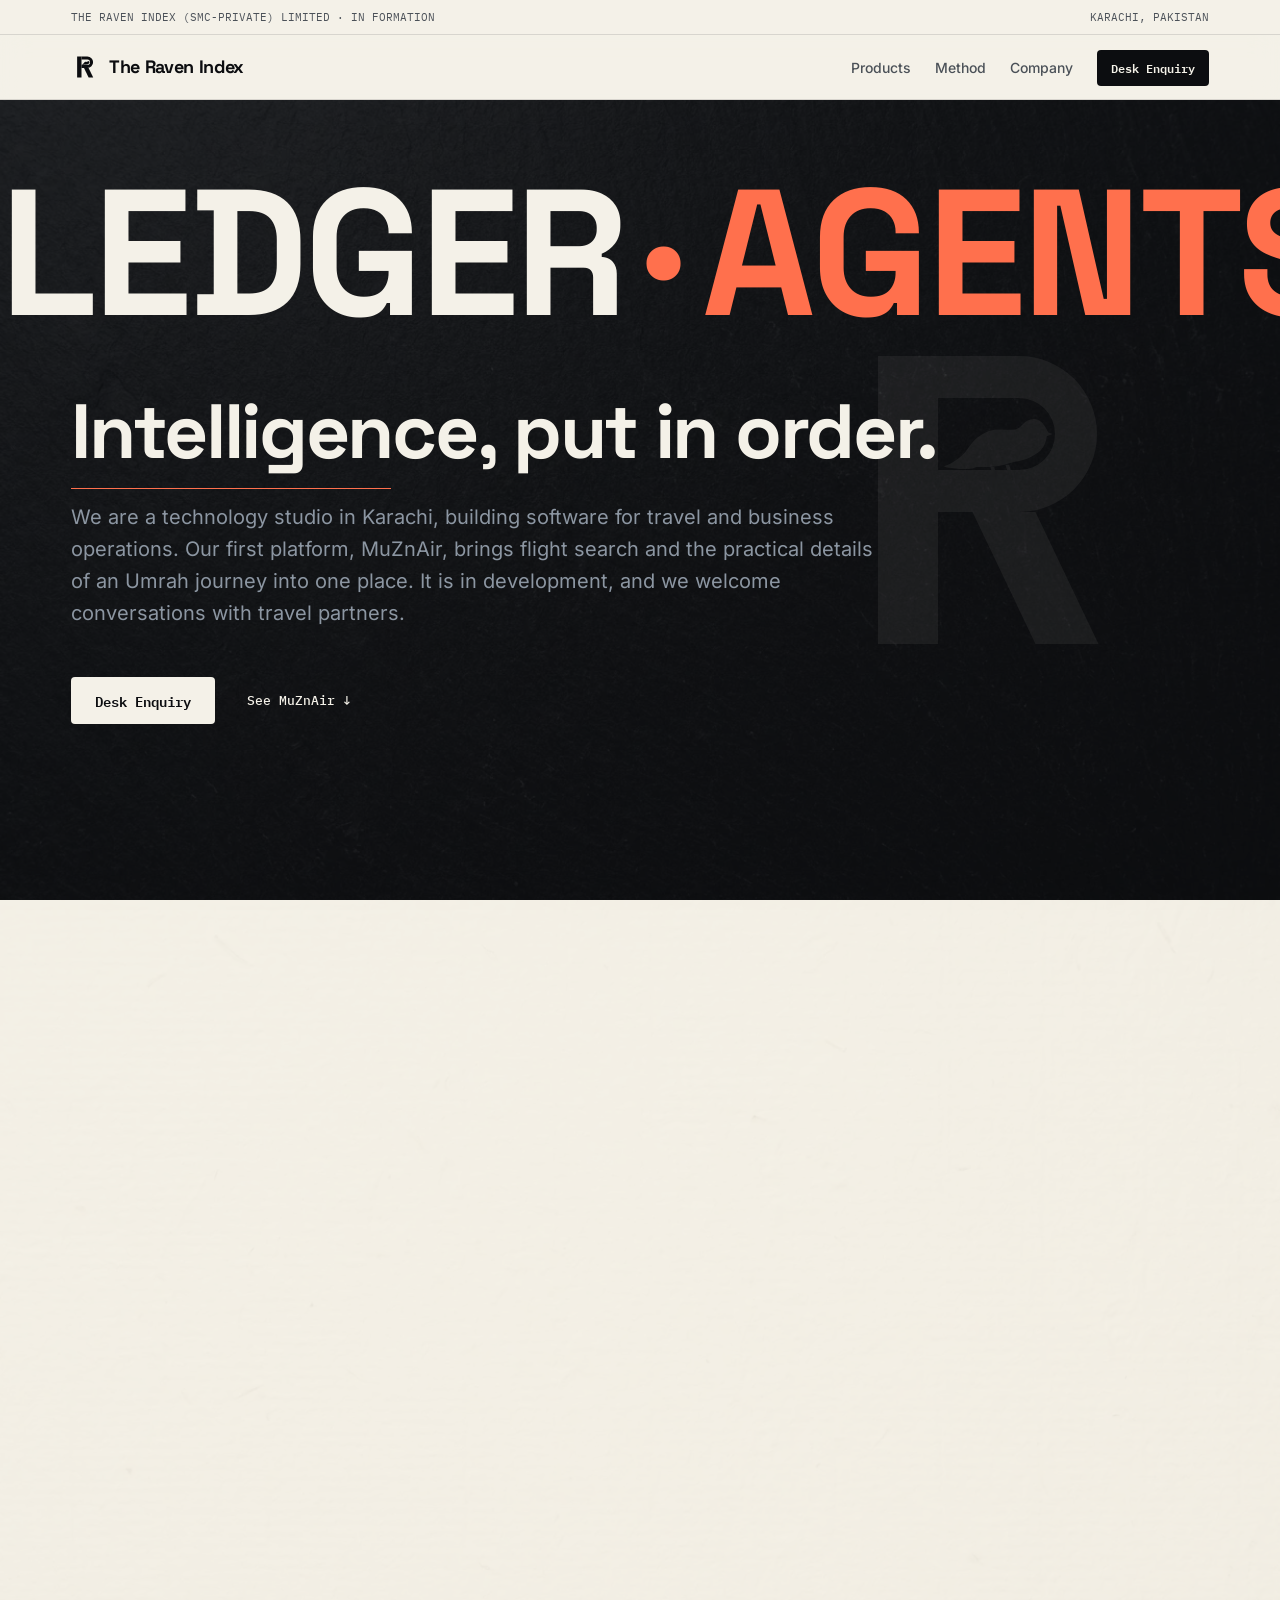
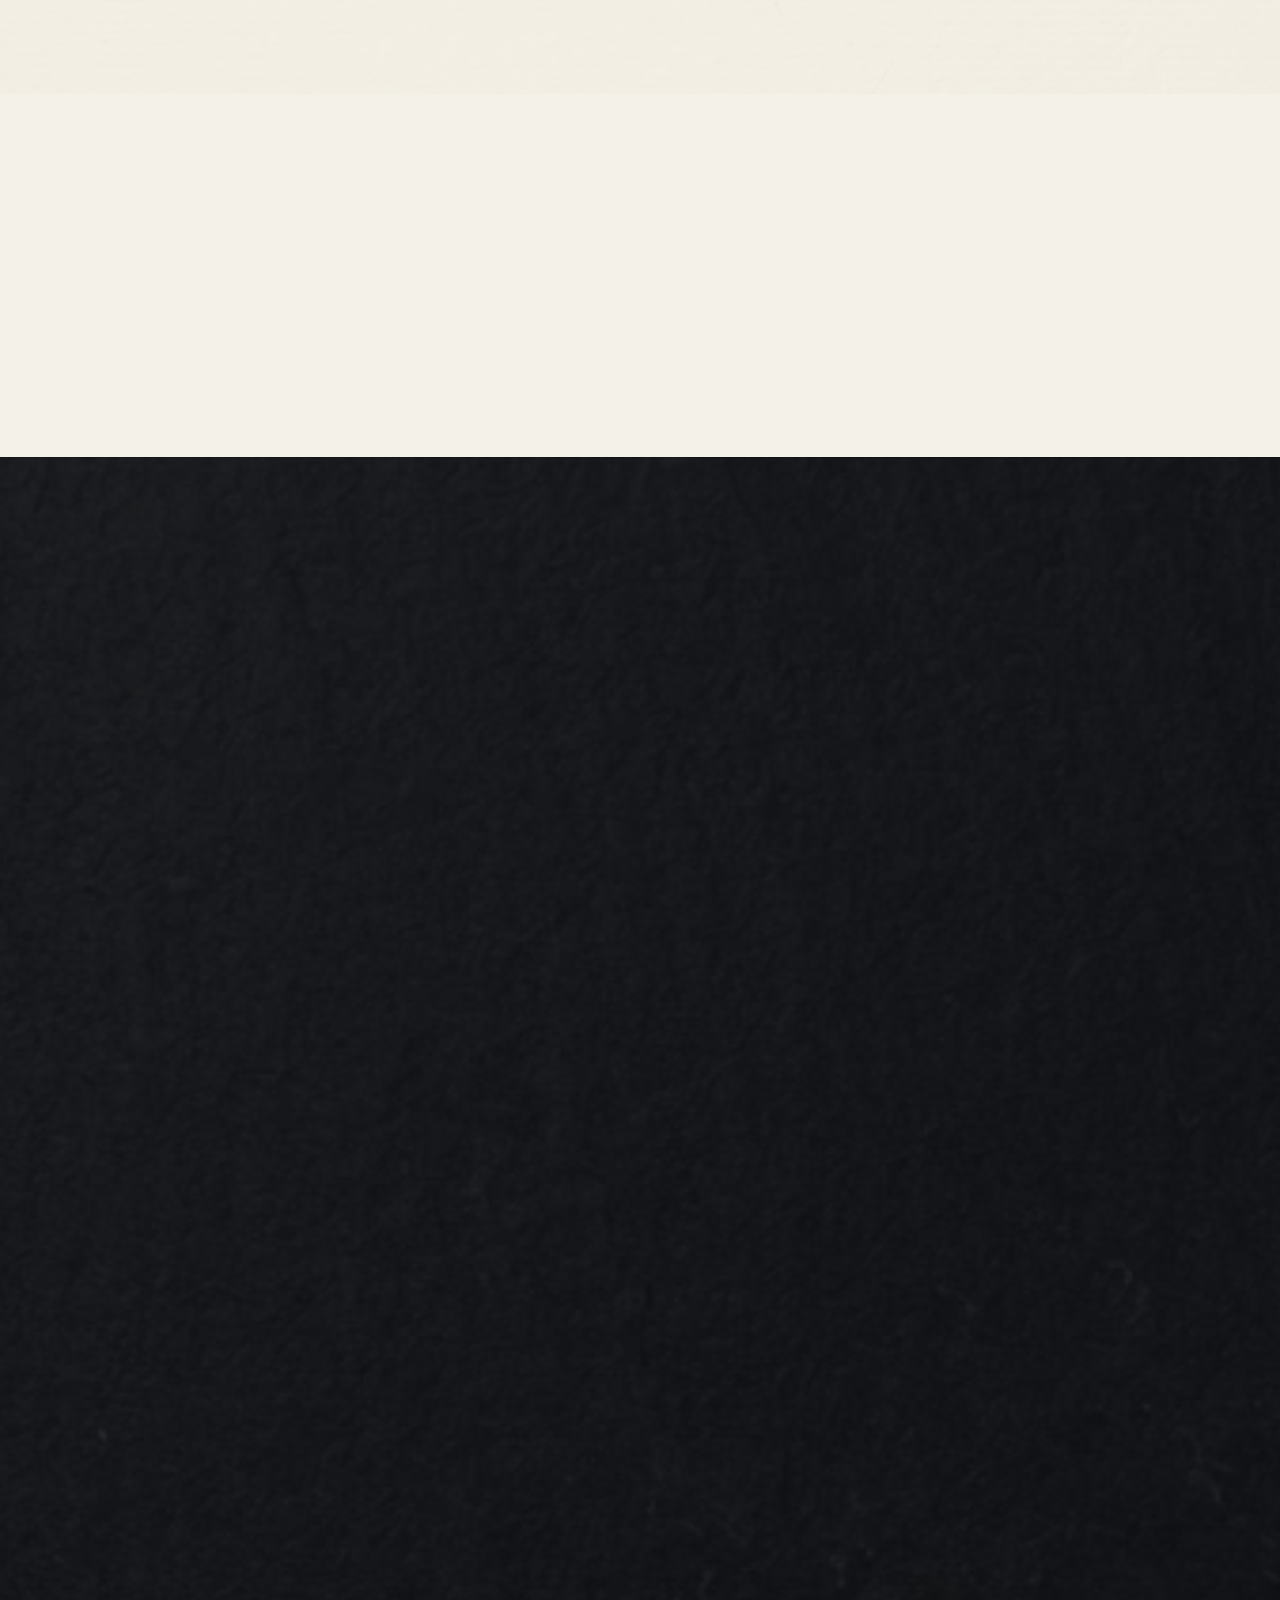
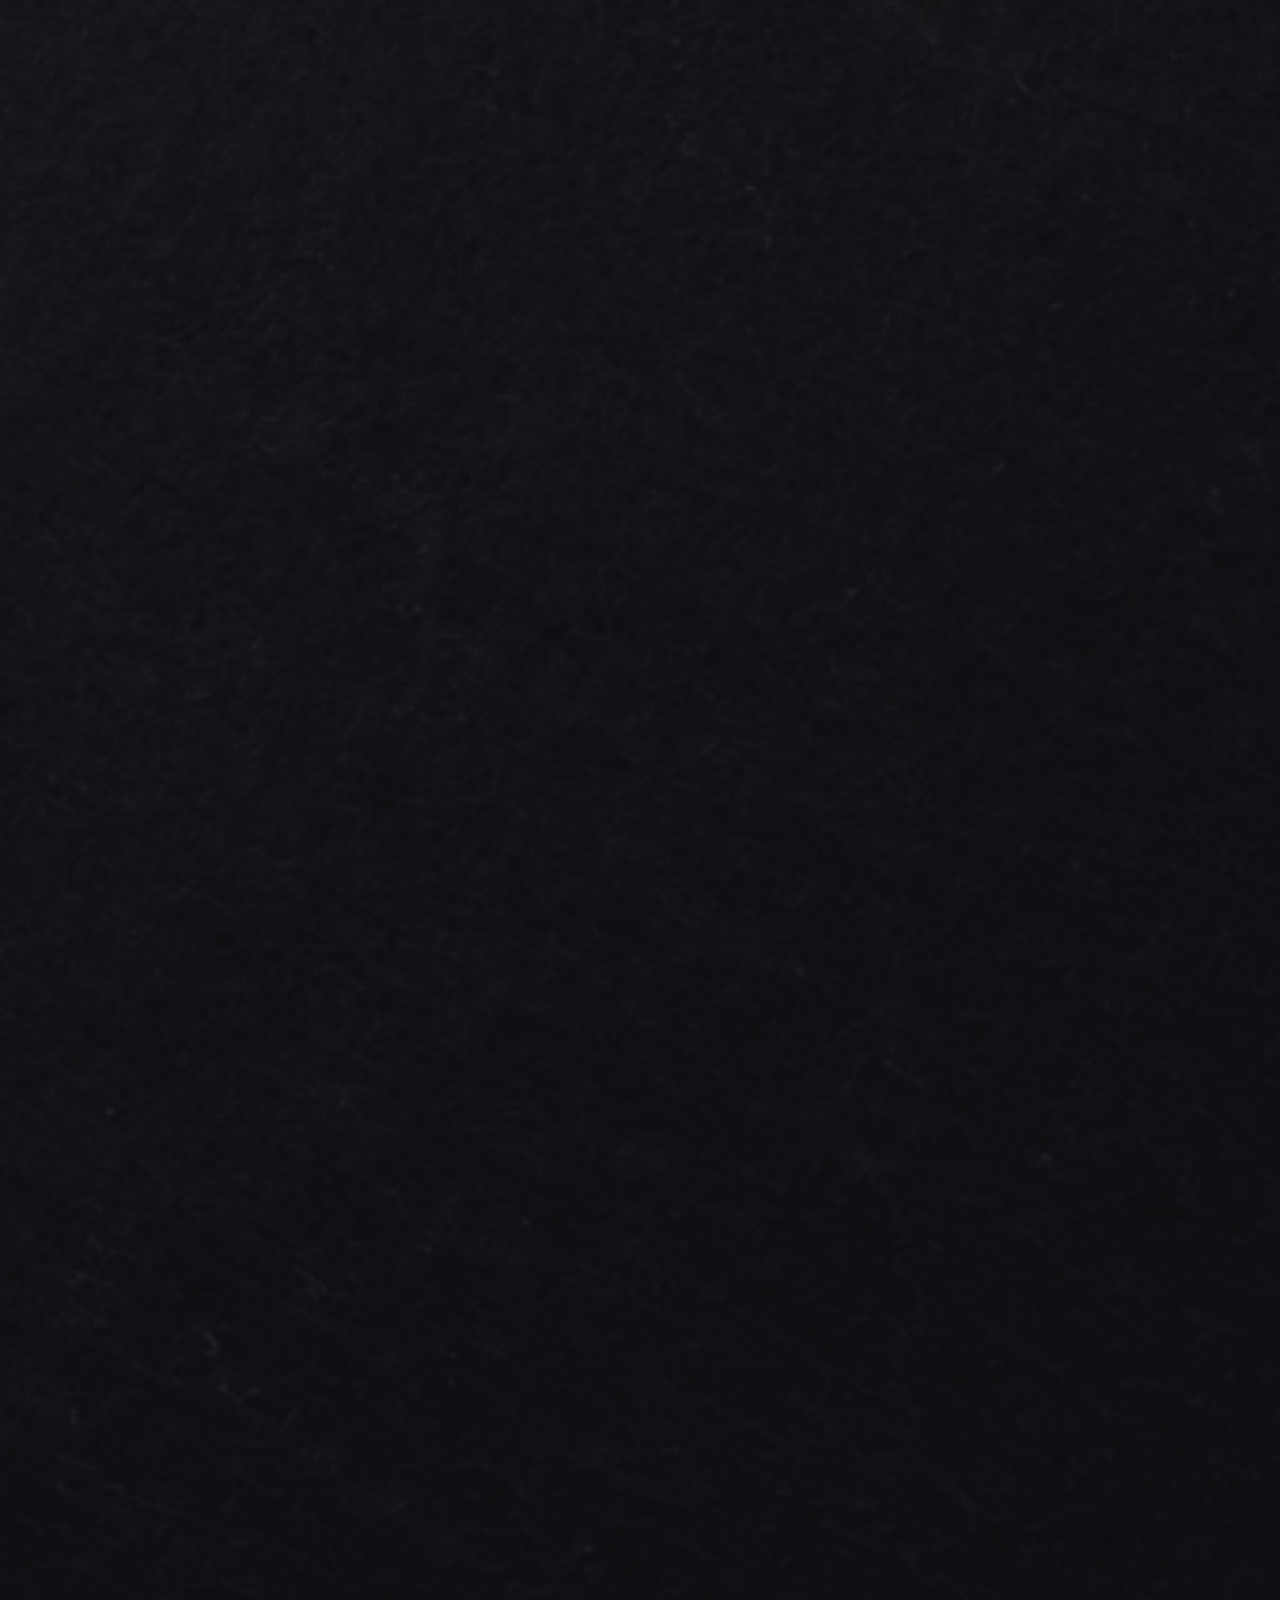
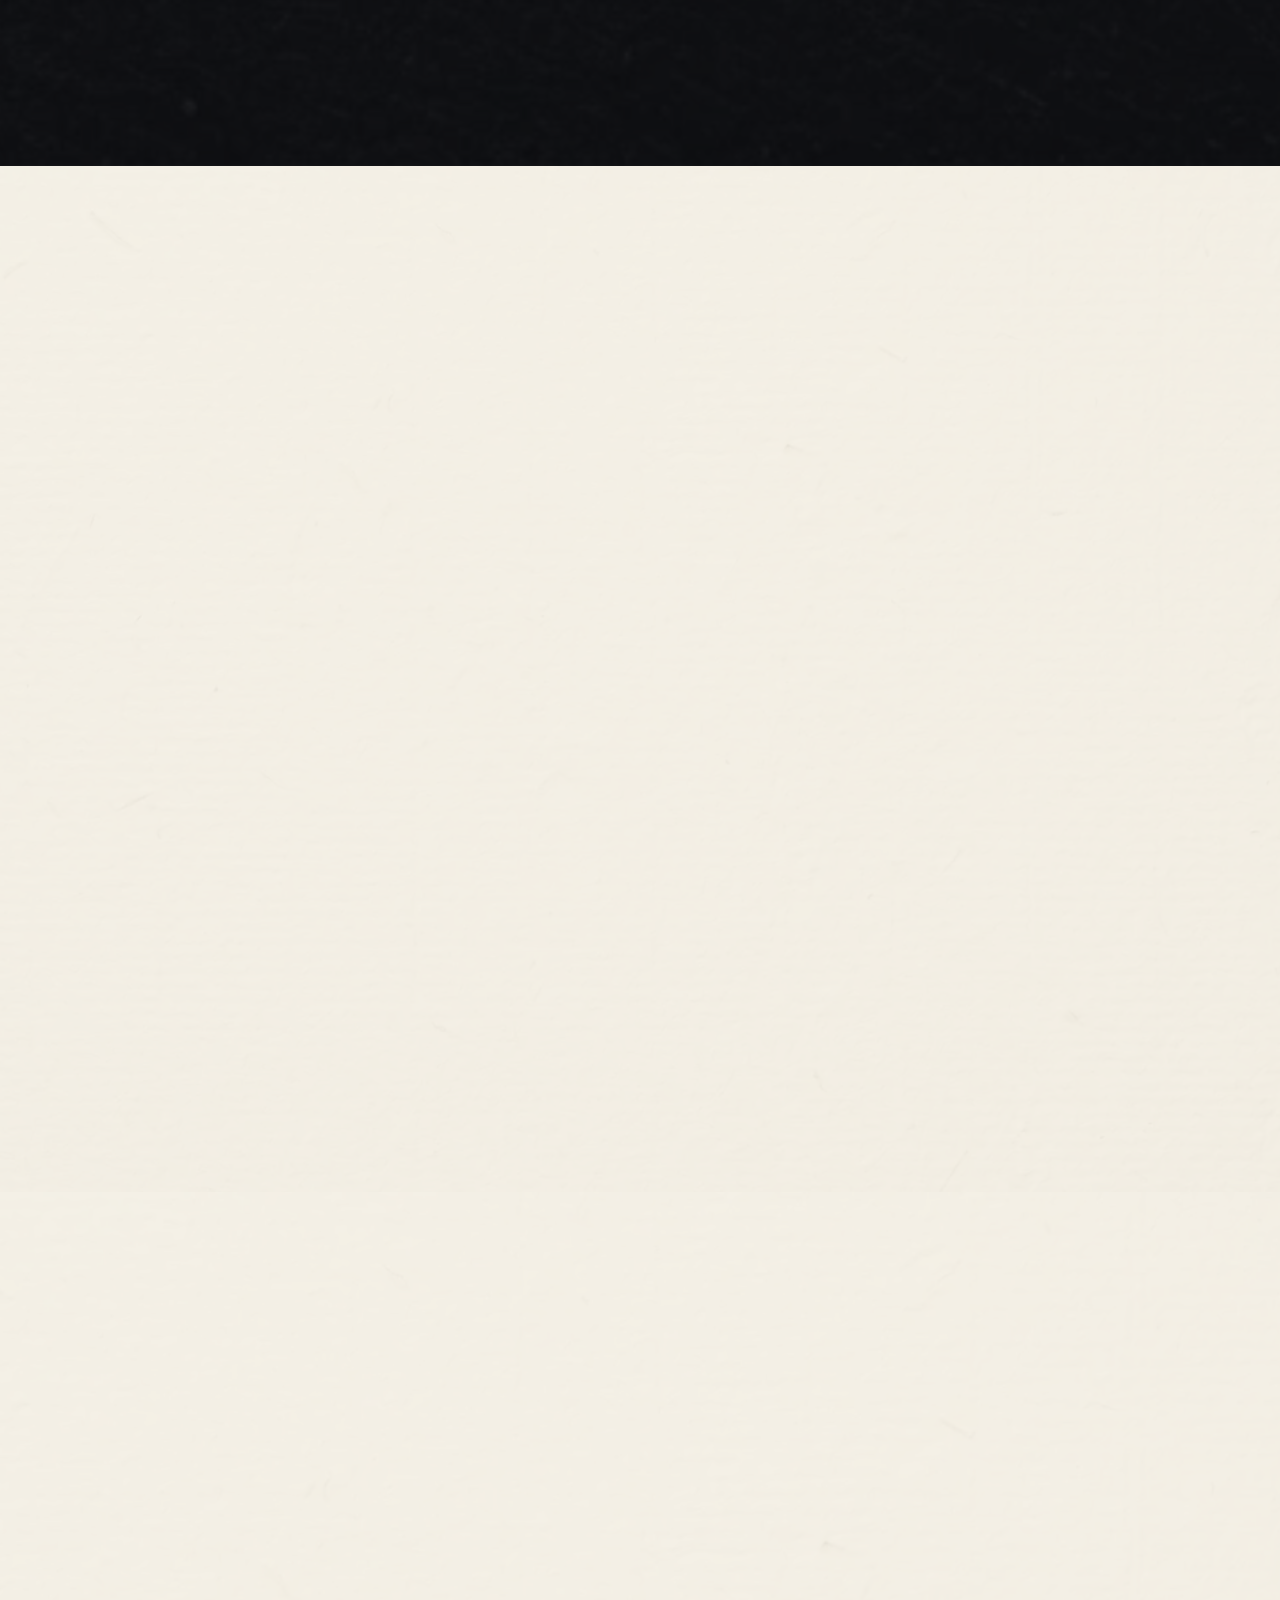
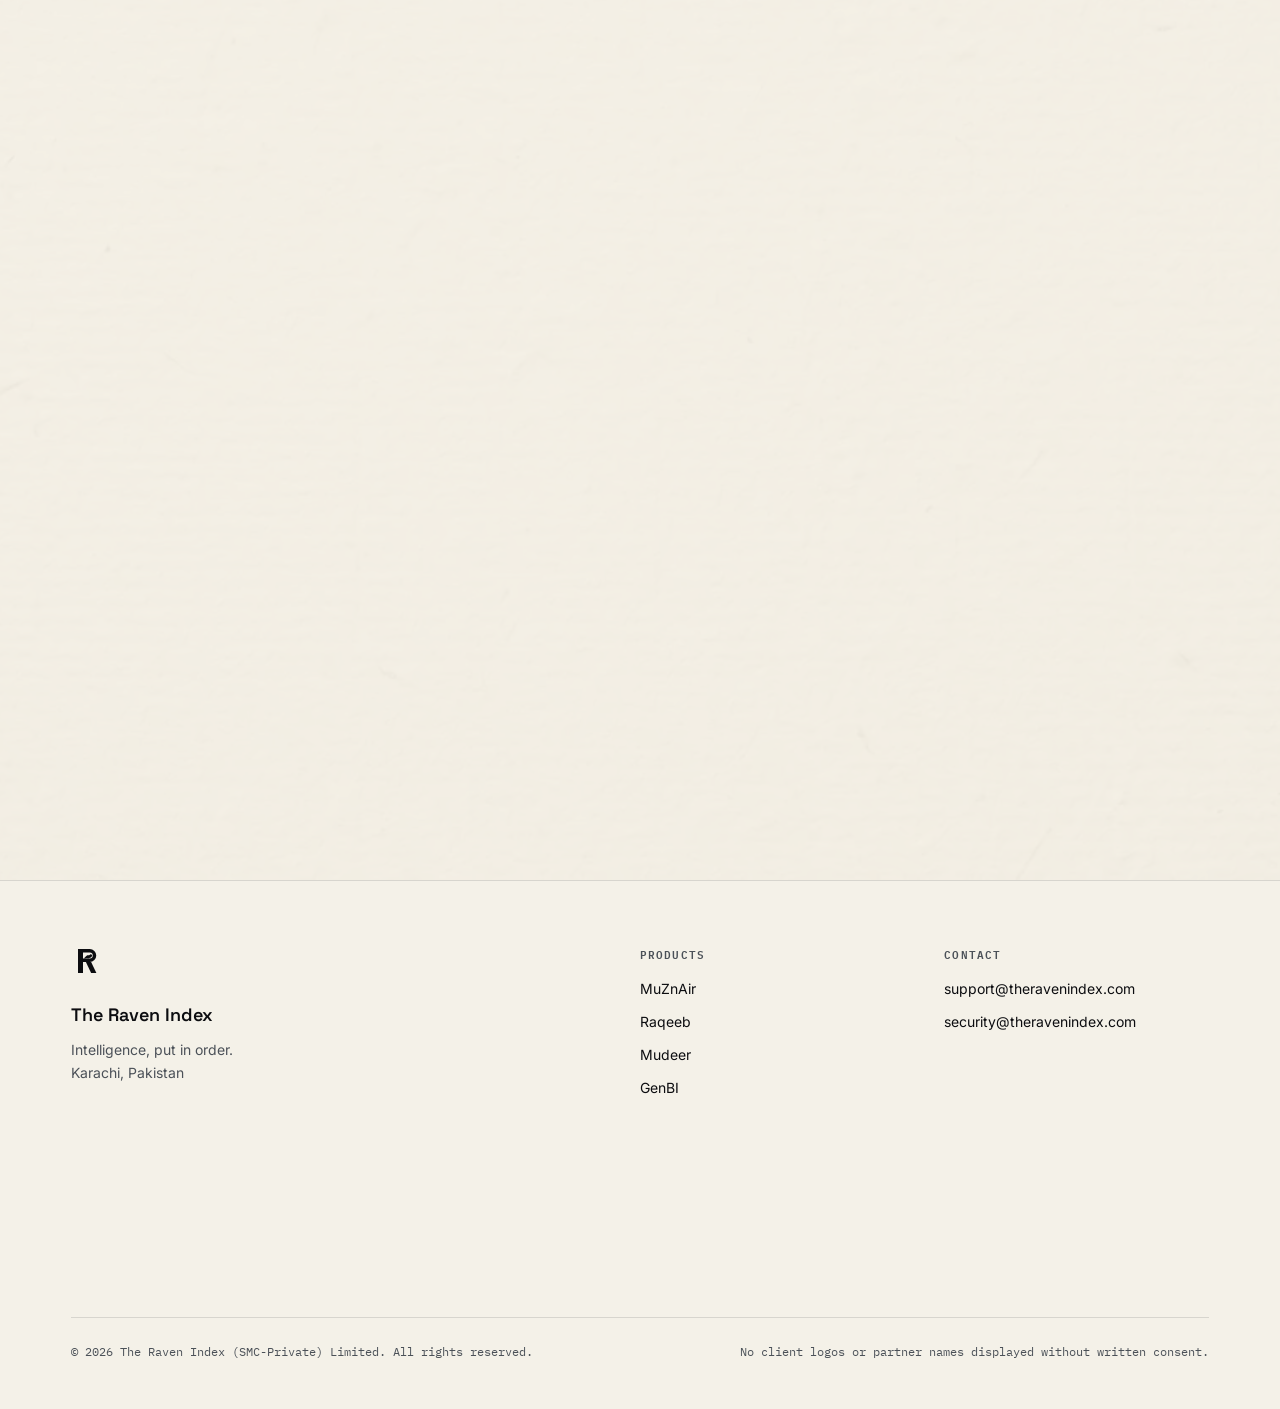
==== index.html @ 9fd691ed "The Raven Index public site: 16 Sept launch candidate (22 public files from the allowlist builder) B" ====
<!DOCTYPE html>
<html lang="en">
<head>
  <meta charset="UTF-8">
  <meta name="viewport" content="width=device-width, initial-scale=1.0">
  <title>The Raven Index — Intelligence, put in order</title>
  <meta name="description" content="The Raven Index is a technology studio in Karachi, building software for travel and business operations. Explore MuZnAir, our travel platform in development, or request a walkthrough.">
  <meta property="og:title" content="The Raven Index — Intelligence, put in order">
  <meta property="og:image" content="https://theravenindex.com/assets/og-home.jpg">
  <meta property="og:image:width" content="1200">
  <meta property="og:image:height" content="630">
  <meta name="twitter:card" content="summary_large_image">
  <meta property="og:description" content="A technology studio in Karachi, building software for travel and business operations. Explore our work and meet MuZnAir.">
  <meta property="og:type" content="website">
  <meta property="og:url" content="https://theravenindex.com">
  <link rel="preload" href="assets/fonts/space-grotesk-var.woff2" as="font" type="font/woff2" crossorigin>
  <link rel="preload" href="assets/fonts/inter-var.woff2" as="font" type="font/woff2" crossorigin>
  <link rel="canonical" href="https://theravenindex.com/">
  <link rel="icon" type="image/svg+xml" href="assets/tri-favicon.svg">
  <link rel="stylesheet" href="assets/tri.css?v=2026-09-16-launch">
  <style>
    /* Home page only — the flagship plate and the bench list.
       Everything else comes from assets/tri.css. */
    .lead-product {
      margin-bottom: 0;
    }
    .lead-product-info {
      margin-bottom: 32px;
    }
    .lead-product-name {
      font-family: var(--font-display);
      font-size: clamp(28px, 3.5vw, 36px);
      font-weight: 600;
      letter-spacing: -0.02em;
      margin: 10px 0 14px;
      color: var(--paper-on-ink);
    }
    .lead-product p { color: var(--steel-on-ink); font-size: 15.5px; line-height: 1.7; }
    .lead-product .card-meta {
      margin-top: 20px;
      border-color: var(--hairline-on-ink);
      color: var(--steel-on-ink);
    }
    /* Landing-page typography: preserve the display scale without squeezing
       the spaces out of the closing company name. */
    @media screen and (min-width: 641px) {
      .footer-wordmark-text {
        font-size: min(clamp(40px, 10.8vw, 164px), 20vh);
      }
      .footer-wordmark-space { flex: 0 0 0.28em; }
    }
    .work-plate-info h3 { text-wrap: balance; }
    .hero-secondary-link {
      min-height: 44px;
      display: inline-flex;
      align-items: center;
    }
    @media screen and (max-width: 640px) {
      .footer-col a {
        min-height: 44px;
        display: flex;
        align-items: center;
      }
    }
  </style>
</head>
<body>
  <a class="skip-link" href="#main">Skip to content</a>

  <!-- Top System Bar -->
  <aside class="util-bar" aria-label="System Notice">
    <div class="wrap util-inner">
      <div class="util-entity">THE RAVEN INDEX<span class="util-long"> (SMC-PRIVATE) LIMITED</span> &middot; IN FORMATION</div>
      <div class="status-pill">
        <span>KARACHI, PAKISTAN</span>
      </div>
    </div>
  </aside>

  <!-- Navigation -->
  <header>
    <div class="wrap nav-inner">
      <a href="index.html" class="logo-slot" aria-label="The Raven Index Home">
        <svg class="logo-img" aria-hidden="true" focusable="false" xmlns="http://www.w3.org/2000/svg" viewBox="0 0 512 512">
        <g fill="currentColor">
        <path d="M112 64 H192 V448 H112 Z"/>
        <path fill-rule="evenodd" d="M192 64 H300 A104 104 0 0 1 300 272 H192 Z M192 120 H300 A48 48 0 0 1 300 216 H192 Z"/>
        <path d="M238 272 H322 L406 448 H322 Z"/>
        <path d="M200 211 C212 207 224 199 232 187 C242 172 256 162 274 162 C288 162 297 165 304 156 C311 148 320 146 327 150 C332 153 336 159 339 166 L345 168 L337 171 C336 181 331 190 322 195 C314 201 302 204 291 206 C284 208 277 210 271 211 L261 212 L250 212 L243 212 L238 214 C231 215 222 215 215 214 C208 213 203 213 200 211 Z"/>
        <path d="M262 212 L263 216 H268 L267 212 Z M282 209 L284 216 H289 L287 209 Z"/>
        </g>
        <circle cx="322" cy="160" r="3.5" fill="var(--paper)"/>
        </svg>
        <span class="brand-wordmark">The Raven Index</span>
      </a>
      <nav>
        <ul>
          <li><a href="#products">Products</a></li>
          <li><a href="#method">Method</a></li>
          <li><a href="#company">Company</a></li>
          <li><a href="mailto:support@theravenindex.com" class="nav-cta">Desk Enquiry</a></li>
        </ul>
        <details class="nav-menu">
          <summary>Menu</summary>
          <ul class="nav-menu-list">
            <li><a href="#products">Products</a></li>
            <li><a href="#method">Method</a></li>
            <li><a href="#company">Company</a></li>
            <li><a href="mailto:support@theravenindex.com" class="nav-cta">Desk Enquiry</a></li>
          </ul>
        </details>
      </nav>
    </div>
  </header>

  <main id="main">
    <!-- 01 Hero — full-bleed ink ground, marquee above headline -->
    <section class="hero hero--full">
      <!-- Raven mark, quiet behind the type -->
      <svg class="hero-mark" aria-hidden="true" focusable="false" xmlns="http://www.w3.org/2000/svg" viewBox="0 0 512 512">
        <g fill="currentColor">
        <path d="M112 64 H192 V448 H112 Z"/>
        <path fill-rule="evenodd" d="M192 64 H300 A104 104 0 0 1 300 272 H192 Z M192 120 H300 A48 48 0 0 1 300 216 H192 Z"/>
        <path d="M238 272 H322 L406 448 H322 Z"/>
        <path d="M200 211 C212 207 224 199 232 187 C242 172 256 162 274 162 C288 162 297 165 304 156 C311 148 320 146 327 150 C332 153 336 159 339 166 L345 168 L337 171 C336 181 331 190 322 195 C314 201 302 204 291 206 C284 208 277 210 271 211 L261 212 L250 212 L243 212 L238 214 C231 215 222 215 215 214 C208 213 203 213 200 211 Z"/>
        <path d="M262 212 L263 216 H268 L267 212 Z M282 209 L284 216 H289 L287 209 Z"/>
        </g>
      </svg>

      <!-- Hero marquee: brand vocabulary on a sliding track -->
      <div class="marquee-wrap" aria-hidden="true">
        <div class="marquee-track">
          <span class="marquee-word marquee-word--paper">LEDGER</span><span class="marquee-dot">&middot;</span><span class="marquee-word marquee-word--copper">AGENTS</span><span class="marquee-dot">&middot;</span><span class="marquee-word marquee-word--paper">EVIDENCE</span><span class="marquee-dot">&middot;</span><span class="marquee-word marquee-word--copper">ORDER</span><span class="marquee-dot">&middot;</span><span class="marquee-word marquee-word--paper">LEDGER</span><span class="marquee-dot">&middot;</span><span class="marquee-word marquee-word--copper">AGENTS</span><span class="marquee-dot">&middot;</span><span class="marquee-word marquee-word--paper">EVIDENCE</span><span class="marquee-dot">&middot;</span><span class="marquee-word marquee-word--copper">ORDER</span><span class="marquee-dot">&middot;</span>
        </div>
      </div>

      <div class="wrap">
        <h1>Intelligence, put in order.</h1>
        <p class="hero-lede">
          We are a technology studio in Karachi, building software for travel and business operations.
          Our first platform, MuZnAir, brings flight search and the practical details of an Umrah journey
          into one place. It is in development, and we welcome conversations with travel partners.
        </p>

        <div class="hero-actions">
          <a href="mailto:support@theravenindex.com" class="nav-cta" style="font-size: 14px; padding: 12px 24px; display: inline-block; background: var(--paper-on-ink); color: var(--ink-ground);">Desk Enquiry</a>
          <a href="#products" class="hero-secondary-link draw-underline" style="color: var(--paper-on-ink); font-family: var(--font-mono); font-size: 13px; font-weight: 500;">See MuZnAir &darr;</a>
        </div>
      </div>
    </section>

    <!-- Method: how the studio builds -->
    <!-- 01 Method -->
    <section id="method">
      <div class="wrap">
        <h2 class="section-display reveal">
          <span class="section-display-line section-display-line--copper">Products</span>
          <span class="section-display-line section-display-line--ink">Run by agents</span>
        </h2>
        <p class="section-desc reveal">
          We build around the work people need to finish: finding a flight, comparing a quote,
          or following an order through to completion. Specialist agents can help with the work;
          explicit rules govern the commitments, with a record that people can inspect.
        </p>
      </div>
    </section>

    <!-- Copper band: the studio's operational promise -->
    <div class="band band--copper reveal">
      <div class="wrap">
        <p class="band-text">Clear decisions. A record you can follow.</p>
      </div>
    </div>

    <!-- 02 Products — ink ground, work strip -->
    <section id="products" class="ink-ground">
      <div class="wrap">
        <h2 class="section-display reveal">
          <span class="section-display-line section-display-line--copper">One platform</span>
          <span class="section-display-line section-display-line--ink">In build</span>
        </h2>
        <p class="section-display-sub reveal">
          MuZnAir is our first platform in development. Three further concepts explore the operations,
          oversight and reporting around it. Each is labelled by its current stage.
        </p>

        <!-- Product register — measured state, set in display type -->
        <div class="product-register reveal">
          <div class="ledger">
            <div class="ledger-row">
              <div class="ledger-control">MuZnAir</div>
              <div class="ledger-state">In development &middot; not yet public</div>
            </div>
            <div class="ledger-row">
              <div class="ledger-control">Raqeeb</div>
              <div class="ledger-state">Design, no code</div>
            </div>
            <div class="ledger-row">
              <div class="ledger-control">Mudeer</div>
              <div class="ledger-state">Design, no code</div>
            </div>
            <div class="ledger-row">
              <div class="ledger-control">GenBI</div>
              <div class="ledger-state">Design, no code, working name</div>
            </div>
          </div>
        </div>

        <!-- Work strip — large alternating plates -->
        <div class="work-strip">
          <!-- MuZnAir: screenshot plate, left -->
          <article class="work-plate reveal">
            <div class="work-plate-visual">
              <div class="product-plate">
                <img src="assets/muznair-landing.webp?v=4" width="1568" height="744" loading="lazy"
                     alt="The MuZnAir landing page: a graphite hero reading Say the trip. Watch it take shape, with a single ask field and three starter prompts beneath it.">
              </div>
            </div>
            <div class="work-plate-info">
              <p class="work-plate-stage">Travel platform &middot; In build</p>
              <h3 class="work-plate-name plate-heading-on-ink">MuZnAir</h3>
              <p class="work-plate-line">A travel platform with an Umrah focus. Flight search is planned for the first public release; checkout stays closed while integrations are completed.</p>
              <a href="products/muznair.html" class="card-link draw-underline">Details &rarr;</a>
            </div>
          </article>

          <!-- Raqeeb: typographic plate, right -->
          <article class="work-plate work-plate--reverse reveal">
            <div class="work-plate-visual">
              <div class="typo-plate">
                <span class="typo-plate-name">Raqeeb</span>
                <span class="typo-plate-stage">Design stage &middot; no code</span>
              </div>
            </div>
            <div class="work-plate-info">
              <h3 class="work-plate-name plate-heading-on-ink">Autonomous financial audit</h3>
              <p class="work-plate-stage">Design stage &middot; no code</p>
              <p class="work-plate-line">An operational sentinel. Intended to watch service logs, catch API drift, and reconcile multi-vendor transactions.</p>
              <a href="products/raqeeb.html" class="card-link draw-underline">Details &rarr;</a>
            </div>
          </article>

          <!-- Mudeer: typographic plate, left -->
          <article class="work-plate reveal">
            <div class="work-plate-visual">
              <div class="typo-plate">
                <span class="typo-plate-name">Mudeer</span>
                <span class="typo-plate-stage">Design stage &middot; no code</span>
              </div>
            </div>
            <div class="work-plate-info">
              <h3 class="work-plate-name plate-heading-on-ink">Agency operations</h3>
              <p class="work-plate-stage">Design stage &middot; no code</p>
              <p class="work-plate-line">Agency and desk operations. Intended to coordinate counter staff, sub-agent ticketing queues and ground transfers.</p>
              <a href="products/mudeer.html" class="card-link draw-underline">Details &rarr;</a>
            </div>
          </article>

          <!-- GenBI: typographic plate, right -->
          <article class="work-plate work-plate--reverse reveal">
            <div class="work-plate-visual">
              <div class="typo-plate">
                <span class="typo-plate-name">GenBI</span>
                <span class="typo-plate-stage">Design stage &middot; working name</span>
              </div>
            </div>
            <div class="work-plate-info">
              <h3 class="work-plate-name plate-heading-on-ink">Executive intelligence</h3>
              <p class="work-plate-stage">Design stage &middot; working name</p>
              <p class="work-plate-line">Operating intelligence. Intended to turn booking, cashflow and marketing figures into a brief an owner can act on.</p>
              <a href="products/genbi.html" class="card-link draw-underline">Details &rarr;</a>
            </div>
          </article>
        </div>
      </div>
    </section>

    <!-- 03 Honesty law -->
    <section id="honesty">
      <div class="wrap">
        <h2 class="section-display reveal">
          <span class="section-display-line section-display-line--copper">Evidence</span>
          <span class="section-display-line section-display-line--ink">Over claims</span>
        </h2>
        <p class="section-desc reveal">
          A product demonstration should make its limits clear. For prospective partners, we can walk
          through the current implementation, the checks completed and the work remaining before release.
        </p>

        <div class="ledger reveal">
          <div class="ledger-row">
            <div class="ledger-control">Product availability</div>
            <div class="ledger-state">Development and public release stated separately</div>
          </div>
          <div class="ledger-row">
            <div class="ledger-control">Partner walkthroughs</div>
            <div class="ledger-state">Current work, with limitations explained</div>
          </div>
          <div class="ledger-row">
            <div class="ledger-control">Security and transaction controls</div>
            <div class="ledger-state">Technical brief available for review</div>
          </div>
        </div>

        <p style="margin-top: 24px;" class="reveal">
          <a href="mailto:security@theravenindex.com" class="card-link draw-underline" style="color: var(--copper-ink);">
            Request the security brief &rarr;
          </a>
        </p>
      </div>
    </section>

    <!-- 04 Company -->
    <section id="company">
      <div class="wrap">
        <p class="section-tag reveal">Company</p>
        <h2 class="section-display reveal">
          <span class="section-display-line section-display-line--copper">The Raven</span>
          <span class="section-display-line section-display-line--ink">Index</span>
        </h2>
        <p class="section-display-sub reveal">
          The Raven Index (SMC-Private) Limited
        </p>
        <p class="section-desc reveal">
          Incorporation is in progress with the Securities and Exchange Commission of Pakistan under the Companies Act 2017. The name application was filed on 7 September 2026. Nothing below is a certificate; it is what has been applied for.
        </p>

        <div class="table-container reveal">
          <table class="data-table">
            <thead>
              <tr>
                <th>Record</th>
                <th>Applied for</th>
                <th>Basis</th>
              </tr>
            </thead>
            <tbody>
              <tr>
                <td>Company Name</td>
                <td>The Raven Index (SMC-Private) Limited</td>
                <td>SECP Companies Act 2017</td>
              </tr>
              <tr>
                <td>Entity Structure</td>
                <td>Single Member Private Limited Company (SMC-Private)</td>
                <td>Corporate Legal Framework</td>
              </tr>
              <tr>
                <td>Headquarters</td>
                <td>Karachi, Islamic Republic of Pakistan</td>
                <td>Domicile of Incorporation</td>
              </tr>
              <tr>
                <td>Leadership</td>
                <td>Muhammad Umair (Founder, Sole Director, Chief Executive Officer)</td>
                <td>Corporate Register</td>
              </tr>
              <tr>
                <td>Product intellectual property</td>
                <td>MuZnAir, Raqeeb, Mudeer and the BI product</td>
                <td>Owned by the founder, exclusively licensed to the Company</td>
              </tr>
              <tr>
                <td>Inquiries</td>
                <td>support@theravenindex.com</td>
                <td>Official Channel</td>
              </tr>
            </tbody>
          </table>
        </div>
      </div>
    </section>
  </main>

  <!-- Footer: links, wordmark, legal -->
  <footer>
    <div class="wrap">
      <div class="footer-grid">
        <div class="footer-brand">
          <svg class="footer-mark" aria-hidden="true" focusable="false" xmlns="http://www.w3.org/2000/svg" viewBox="0 0 512 512">
            <g fill="currentColor">
            <path d="M112 64 H192 V448 H112 Z"/>
            <path fill-rule="evenodd" d="M192 64 H300 A104 104 0 0 1 300 272 H192 Z M192 120 H300 A48 48 0 0 1 300 216 H192 Z"/>
            <path d="M238 272 H322 L406 448 H322 Z"/>
            <path d="M200 211 C212 207 224 199 232 187 C242 172 256 162 274 162 C288 162 297 165 304 156 C311 148 320 146 327 150 C332 153 336 159 339 166 L345 168 L337 171 C336 181 331 190 322 195 C314 201 302 204 291 206 C284 208 277 210 271 211 L261 212 L250 212 L243 212 L238 214 C231 215 222 215 215 214 C208 213 203 213 200 211 Z"/>
            <path d="M262 212 L263 216 H268 L267 212 Z M282 209 L284 216 H289 L287 209 Z"/>
            </g>
          </svg>
          <h3>The Raven Index</h3>
          <p>Intelligence, put in order.</p>
          <p>Karachi, Pakistan</p>
        </div>
        <div class="footer-col">
          <h5>Products</h5>
          <a href="products/muznair.html">MuZnAir</a>
          <a href="products/raqeeb.html">Raqeeb</a>
          <a href="products/mudeer.html">Mudeer</a>
          <a href="products/genbi.html">GenBI</a>
        </div>
        <div class="footer-col">
          <h5>Contact</h5>
          <a href="mailto:support@theravenindex.com">support@theravenindex.com</a>
          <a href="mailto:security@theravenindex.com">security@theravenindex.com</a>
        </div>
      </div>

      <div class="footer-wordmark" role="img" aria-label="The Raven Index">
        <div class="footer-wordmark-text" aria-hidden="true"><span style="--i:0">T</span><span style="--i:1">h</span><span style="--i:2">e</span><span class="footer-wordmark-space" style="--i:3"></span><span style="--i:4">R</span><span style="--i:5">a</span><span style="--i:6">v</span><span style="--i:7">e</span><span style="--i:8">n</span><span class="footer-wordmark-space" style="--i:9"></span><span style="--i:10">I</span><span style="--i:11">n</span><span style="--i:12">d</span><span style="--i:13">e</span><span style="--i:14">x</span></div>
      </div>

      <div class="footer-bottom">
        <div>&copy; 2026 The Raven Index (SMC-Private) Limited. All rights reserved.</div>
        <div>No client logos or partner names displayed without written consent.</div>
      </div>
    </div>
  </footer>

  <a class="to-top" href="#main" aria-label="Back to top">&uarr;</a>
</body>
</html>
---- assets/tri.css ----
/* ============================================================================
   The Raven Index — design system
   ----------------------------------------------------------------------------
   One stylesheet for every page on this site. Before this file existed, all
   five pages carried their own copy of these rules: 54 of 68 were identical,
   and the four product pages were byte-for-byte the same. Changing the brand
   meant editing five files and hoping none drifted.

   Layers below, in order:
     1. Tokens      — colour, type and rule; the only place hex values live
     2. Reset/base  — document defaults
     3. Chrome      — utility bar, header, nav, footer
     4. Blocks      — hero, section, card, table, ledger, plate
     5. Motion      — scroll reveals, link hover, copper draw
     6. Responsive  — the breakpoints those blocks need

   Rules: no hex literal outside the token block; no rule here that only one
   page uses (those stay in that page's own <style>).
   ========================================================================= */

/* --- 0. Fonts ----------------------------------------------------------- */
@font-face {
  font-family: "Space Grotesk";
  src: url("fonts/space-grotesk-var.woff2") format("woff2");
  font-weight: 500 700;
  font-display: swap;
}
@font-face {
  font-family: "Inter";
  src: url("fonts/inter-var.woff2") format("woff2");
  font-weight: 300 600;
  font-display: swap;
}
@font-face {
  font-family: "IBM Plex Mono";
  src: url("fonts/ibm-plex-mono-400.woff2") format("woff2");
  font-weight: 400;
  font-display: swap;
}
@font-face {
  font-family: "IBM Plex Mono";
  src: url("fonts/ibm-plex-mono-500.woff2") format("woff2");
  font-weight: 500;
  font-display: swap;
}
@font-face {
  font-family: "IBM Plex Mono";
  src: url("fonts/ibm-plex-mono-600.woff2") format("woff2");
  font-weight: 600;
  font-display: swap;
}

/* --- 1. Tokens ---------------------------------------------------------- */
:root {
  --ink: #0C0D10;
  --paper: #F4F1E8;
  --copper: #E6603F;
  --copper-hover: #D54F2E;
  /* --copper is a fill (dots, buttons, rules). As TEXT on paper it is 3.04:1,
     which fails AA outright, so text uses this darker cut at 4.54:1. Never set
     `color: var(--copper)` on paper. */
  --copper-ink: #B74C32;
  /* Body copy carries the argument of this page, so it is measured, not eyeballed.
     #68707A sat at 4.44:1 on paper — under AA, on every paragraph on the site.
     #4B5158 is 7.10:1. Hierarchy comes from size and weight, not from greying
     the text until it stops being readable. */
  --steel: #4B5158;
  --fog: #D8D5CD;
  --raised-ink: #17191E;
  --hairline: rgba(12, 13, 16, 0.12);
  --hairline-on-ink: rgba(244, 241, 232, 0.14);
  --raised-card: rgba(255, 255, 255, 0.75);
  /* The product plate's long shadow. Lives here and nowhere else: the site's
     own rule is no colour literal outside the token block. */
  --plate-shadow: 0 24px 80px rgba(0, 0, 0, 0.35), 0 8px 24px rgba(0, 0, 0, 0.2);
  --font-display: "Space Grotesk", system-ui, -apple-system, sans-serif;
  --font-body: "Inter", system-ui, -apple-system, sans-serif;
  --font-mono: "IBM Plex Mono", Consolas, monospace;
  /* The ink ground is the light-mode value of --ink; paper-on-ink is
     the light-mode --paper used as text on that ground. These do NOT
     swap in dark mode because the ink ground is always dark. */
  --ink-ground: #0C0D10;
  --paper-on-ink: #F4F1E8;
  --steel-on-ink: #8C96A2;
  --copper-on-ink: #FF704D;
}

@media (prefers-color-scheme: dark) {
  :root {
    --ink: #F4F1E8;
    --paper: #15171C;
    --copper: #FF704D;
    --copper-hover: #FF8566;
    --copper-ink: #FF704D;
    --steel: #8C96A2;
    --fog: #22252C;
    --raised-ink: #17191E;
    --hairline: rgba(244, 241, 232, 0.14);
    --hairline-on-ink: rgba(244, 241, 232, 0.14);
    --raised-card: rgba(28, 30, 36, 0.85);
    --ink-ground: #0C0D10;
    --paper-on-ink: #F4F1E8;
    --steel-on-ink: #8C96A2;
    --copper-on-ink: #FF704D;
  }
}

/* --- 2. Reset/base ------------------------------------------------------ */
* { box-sizing: border-box; margin: 0; padding: 0; }
html { scroll-behavior: smooth; overflow-x: hidden; width: 100%; }

body {
  background-color: var(--paper);
  color: var(--ink);
  font-family: var(--font-body);
  font-size: 16px;
  line-height: 1.65;
  -webkit-font-smoothing: antialiased;
  overflow-x: hidden;
  width: 100%;
  max-width: 100vw;
  overflow-wrap: break-word;
}

.wrap {
  width: 100%;
  max-width: min(1400px, 92vw);
  margin-inline: auto;
  padding-inline: 20px;
  box-sizing: border-box;
}

/* --- 3. Chrome ---------------------------------------------------------- */

/* Utility bar */
.util-bar {
  border-bottom: 1px solid var(--hairline);
  font-family: var(--font-mono);
  font-size: 11px;
  color: var(--steel);
  padding: 8px 0;
  width: 100%;
  overflow-wrap: anywhere;
}
.util-entity {
  /* Long unbreakable strings get their break rule here, not from a global
     body rule: a global `word-break: break-word` is what split the year
     2026 into "202 / 6" inside a stat card at 1920. */
  min-width: 0;
  overflow-wrap: anywhere;
}
.util-inner {
  display: flex;
  justify-content: space-between;
  align-items: center;
  flex-wrap: wrap;
  gap: 8px;
  width: 100%;
}
.status-pill {
  display: inline-flex;
  align-items: center;
  gap: 6px;
}
.status-dot {
  width: 6px;
  height: 6px;
  border-radius: 50%;
  background-color: var(--copper);
}

/* Header */
header {
  position: sticky;
  top: 0;
  z-index: 100;
  background: color-mix(in srgb, var(--paper) 92%, transparent);
  backdrop-filter: blur(14px);
  -webkit-backdrop-filter: blur(14px);
  border-bottom: 1px solid var(--hairline);
  width: 100%;
}
.nav-inner {
  display: flex;
  align-items: center;
  justify-content: space-between;
  height: 64px;
}
.logo-slot {
  display: flex;
  align-items: center;
  gap: 10px;
  text-decoration: none;
  color: var(--ink);
}
.logo-img {
  width: 28px;
  height: 28px;
  object-fit: contain;
  border-radius: 2px;
}
.brand-wordmark {
  font-family: var(--font-display);
  font-weight: 700;
  font-size: 18px;
  letter-spacing: -0.02em;
  white-space: nowrap;
}
nav ul {
  display: flex;
  list-style: none;
  gap: 24px;
  align-items: center;
}
/* Mobile navigation: details/summary menu (no JS) */
.nav-menu { display: none; }
@media (max-width: 768px) {
  nav ul { display: none; }
  .nav-menu {
    display: block;
    position: relative;
  }
  .nav-menu summary {
    list-style: none;
    cursor: pointer;
    font-family: var(--font-mono);
    font-size: 12px;
    font-weight: 600;
    color: var(--ink);
    padding: 8px 12px;
    border: 1px solid var(--hairline);
    border-radius: 4px;
    text-transform: uppercase;
    letter-spacing: 0.08em;
  }
  .nav-menu summary::-webkit-details-marker { display: none; }
  .nav-menu[open] .nav-menu-list {
    display: flex;
    flex-direction: column;
    gap: 0;
    position: absolute;
    top: 100%;
    right: 0;
    margin-top: 8px;
    background: color-mix(in srgb, var(--paper) 96%, transparent);
    backdrop-filter: blur(14px);
    -webkit-backdrop-filter: blur(14px);
    border: 1px solid var(--hairline);
    border-radius: 4px;
    padding: 8px 0;
    min-width: 200px;
    z-index: 200;
    list-style: none;
  }
  .nav-menu-list { display: none; }
  .nav-menu-list li { display: block; }
  .nav-menu-list a {
    display: block;
    padding: 10px 20px;
    color: var(--ink);
    text-decoration: none;
    font-size: 14px;
    font-weight: 500;
    transition: color 0.15s;
  }
  .nav-menu-list a:hover { color: var(--copper-ink); }
  .nav-menu-list .nav-cta {
    margin: 8px 12px;
    text-align: center;
    display: block;
  }
}
nav a {
  color: var(--steel);
  text-decoration: none;
  font-size: 14px;
  font-weight: 500;
  transition: color 0.15s;
}
nav a:hover {
  color: var(--ink);
}
.nav-cta {
  font-family: var(--font-mono);
  font-size: 12px;
  font-weight: 600;
  color: var(--paper);
  background: var(--ink);
  padding: 8px 14px;
  border-radius: 4px;
  text-decoration: none;
  transition: opacity 0.15s;
}
.nav-cta:hover { opacity: 0.9; }

/* Footer */
footer {
  padding: 64px 0 48px;
  border-top: 1px solid var(--hairline);
  background-color: var(--paper);
}
.footer-grid {
  display: grid;
  grid-template-columns: 2fr 1fr 1fr;
  gap: 40px;
  margin-bottom: 48px;
}
.footer-brand h3 {
  font-family: var(--font-display);
  font-size: 18px;
  font-weight: 600;
  margin-bottom: 8px;
}
.footer-brand p {
  color: var(--steel);
  font-size: 14px;
}
.footer-mark {
  width: 32px;
  height: 32px;
  margin-bottom: 16px;
  color: var(--ink);
}
.footer-col h5 {
  font-family: var(--font-mono);
  font-size: 11px;
  font-weight: 600;
  text-transform: uppercase;
  letter-spacing: 0.1em;
  color: var(--steel);
  margin-bottom: 14px;
}
.footer-col a {
  display: block;
  color: var(--ink);
  text-decoration: none;
  font-size: 14px;
  margin-bottom: 10px;
  transition: color 0.15s;
  overflow-wrap: anywhere;
}
.footer-col a:hover { color: var(--copper-ink); }
.footer-bottom {
  border-top: 1px solid var(--hairline);
  padding-top: 24px;
  display: flex;
  justify-content: space-between;
  flex-wrap: wrap;
  gap: 16px;
  font-family: var(--font-mono);
  font-size: 12px;
  color: var(--steel);
}
/* Legacy footer-top for any product page still using it */
.footer-top {
  display: flex;
  justify-content: space-between;
  align-items: flex-start;
  flex-wrap: wrap;
  gap: 32px;
  margin-bottom: 48px;
}
@media (max-width: 640px) {
  .footer-grid {
    grid-template-columns: 1fr;
    gap: 32px;
  }
  .footer-wordmark-text {
    flex-wrap: wrap;
    white-space: normal;
    font-size: clamp(64px, 18vw, 86px);
  }
  .footer-wordmark-space {
    width: 100%;
    height: 0;
  }
}

/* --- 4. Blocks ---------------------------------------------------------- */

/* Hero — premium full-bleed ink ground */
.hero {
  position: relative;
  background-color: var(--ink-ground);
  color: var(--paper-on-ink);
  padding: clamp(80px, 10vw, 140px) 0 clamp(64px, 8vw, 96px);
  border-bottom: none;
  width: 100%;
  overflow: hidden;
}
.hero-mark {
  position: absolute;
  top: 50%;
  right: 8%;
  transform: translateY(-50%);
  width: clamp(260px, 30vw, 440px);
  height: auto;
  opacity: 0.06;
  pointer-events: none;
  color: var(--paper-on-ink);
}
.eyebrow {
  font-family: var(--font-mono);
  font-size: 11px;
  font-weight: 600;
  color: var(--copper-on-ink);
  text-transform: uppercase;
  letter-spacing: 0.14em;
  margin-bottom: 24px;
}
h1 {
  text-wrap: balance; /* keeps 'order.' from falling alone on the last line */
  font-family: var(--font-display);
  font-size: clamp(56px, 8vw, 112px);
  font-weight: 700;
  line-height: 1.05;
  letter-spacing: -0.03em;
  color: var(--paper-on-ink);
  width: 100%;
  margin-bottom: 12px;
}
/* Copper hairline draw under headline */
.hero h1::after {
  content: "";
  display: block;
  width: 0;
  height: 1px;
  background: var(--copper-on-ink);
  margin-top: 16px;
  animation: copper-draw 900ms ease-out 300ms forwards;
}
@keyframes copper-draw {
  to { width: min(320px, 50%); }
}
@media (prefers-reduced-motion: reduce) {
  .hero h1::after { width: min(320px, 50%); animation: none; }
}

/* Marquee slide — one full cycle at 50% because the track is duplicated */
@keyframes marquee-slide {
  from { transform: translateX(0); }
  to { transform: translateX(-50%); }
}
@media (prefers-reduced-motion: reduce) {
  .marquee-track { animation: none; }
}

/* Ken Burns — slow scale for typographic plates */
@keyframes ken-burns {
  from { transform: scale(1); }
  to { transform: scale(1.04); }
}
@media (prefers-reduced-motion: reduce) {
  .typo-plate-name { animation: none; }
}

/* Footer letter rise — scroll-driven per-letter reveal */
@keyframes footer-letter-rise {
  from { opacity: 0; transform: translateY(26px); }
  to { opacity: 1; transform: translateY(0); }
}
.footer-wordmark-text span {
  opacity: 0;
  transform: translateY(26px);
}
@supports (animation-timeline: view()) {
  .footer-wordmark-text span {
    animation: footer-letter-rise linear both;
    animation-timeline: view();
    animation-range: entry calc(var(--i, 0) * 3%) entry calc(30% + var(--i, 0) * 3%);
  }
}
@supports not (animation-timeline: view()) {
  .footer-wordmark-text span { opacity: 1; transform: none; }
}
@media (prefers-reduced-motion: reduce) {
  .footer-wordmark-text span { opacity: 1; transform: none; animation: none; }
}
.hero-lede {
  font-size: clamp(16px, 2vw, 20px);
  color: var(--steel-on-ink);
  line-height: 1.6;
  max-width: 62ch;
  margin-bottom: 0;
}
.hero-actions {
  display: flex;
  align-items: center;
  gap: 32px;
  margin-top: clamp(32px, 4vw, 48px);
  flex-wrap: wrap;
}
.hero-stats {
  display: flex;
  flex-wrap: wrap;
  gap: 0;
  margin-top: clamp(40px, 5vw, 64px);
  border-top: 1px solid var(--hairline-on-ink);
  width: 100%;
}
.hero-stat {
  flex: 1 1 200px;
  min-width: 0;
  padding: 24px 0;
  border-right: 1px solid var(--hairline-on-ink);
}
.hero-stat:last-child { border-right: none; }
.hero-stat small {
  display: block;
  font-family: var(--font-mono);
  font-size: 11px;
  text-transform: uppercase;
  letter-spacing: 0.08em;
  color: var(--steel-on-ink);
  margin-bottom: 6px;
}
.hero-stat b {
  font-family: var(--font-display);
  font-size: 20px;
  font-weight: 600;
  color: var(--paper-on-ink);
}
@media (max-width: 600px) {
  .hero-stats { flex-direction: column; }
  .hero-stat { border-right: none; border-bottom: 1px solid var(--hairline-on-ink); }
  .hero-stat:last-child { border-bottom: none; }
}

/* Sections — alternating grounds with editorial numbering */
section {
  padding: clamp(120px, 16vw, 220px) 0;
  border-bottom: none;
  width: 100%;
}
/* Ink ground sections */
section.ink-ground {
  position: relative;
  background-color: var(--ink-ground);
  color: var(--paper-on-ink);
}
section.ink-ground .section-tag { color: var(--copper-on-ink); }
section.ink-ground .section-title { color: var(--paper-on-ink); }
section.ink-ground .section-desc { color: var(--steel-on-ink); }
section.ink-ground .card-link { color: var(--paper-on-ink); }
section.ink-ground .card-link:hover { color: var(--copper-on-ink); }

.section-tag {
  font-family: var(--font-mono);
  font-size: 11px;
  font-weight: 600;
  text-transform: uppercase;
  letter-spacing: 0.12em;
  color: var(--copper-ink);
  margin-bottom: 12px;
}
.section-title {
  font-family: var(--font-display);
  font-size: clamp(36px, 4.5vw, 56px);
  font-weight: 600;
  letter-spacing: -0.03em;
  line-height: 1.15;
  margin-bottom: 16px;
  width: 100%;
}
.section-desc {
  font-size: 16px;
  color: var(--steel);
  max-width: 72ch;
  line-height: 1.7;
  margin-bottom: 48px;
}

/* Grid & Cards */
.grid-2 {
  display: grid;
  grid-template-columns: 1fr 1fr;
  gap: 20px;
  width: 100%;
}
@media (max-width: 780px) {
  .grid-2 { grid-template-columns: 1fr; }
}

.card {
  background: var(--raised-card);
  border: 1px solid var(--hairline);
  border-radius: 6px;
  padding: 28px 24px;
  display: flex;
  flex-direction: column;
  justify-content: space-between;
  backdrop-filter: blur(8px);
  transition: border-color 0.2s, transform 0.2s;
  min-width: 0;
  width: 100%;
}
.card:hover {
  border-color: var(--steel);
  transform: translateY(-2px);
}
.card-tag {
  font-family: var(--font-mono);
  font-size: 11px;
  font-weight: 600;
  letter-spacing: 0.08em;
  text-transform: uppercase;
  color: var(--copper-ink);
  margin-bottom: 10px;
}
.card h3 {
  font-family: var(--font-display);
  font-size: 22px;
  font-weight: 600;
  letter-spacing: -0.02em;
  margin-bottom: 10px;
}
.card p {
  color: var(--steel);
  font-size: 14px;
  line-height: 1.6;
  margin-bottom: 20px;
}
.card-meta {
  border-top: 1px solid var(--hairline);
  padding-top: 16px;
  display: flex;
  justify-content: space-between;
  align-items: center;
  font-family: var(--font-mono);
  font-size: 12px;
  color: var(--steel);
  flex-wrap: wrap;
  gap: 10px;
}
.card-link {
  color: var(--ink);
  text-decoration: none;
  font-weight: 600;
  display: inline-flex;
  align-items: center;
  gap: 4px;
  transition: color 0.15s;
}
.card-link:hover { color: var(--copper-ink); }

/* Product plate — the framed screenshot */
.product-plate {
  border: 1px solid var(--hairline-on-ink);
  border-radius: 4px;
  overflow: hidden;
  box-shadow: var(--plate-shadow);
}
.product-plate img {
  display: block;
  width: 100%;
  height: auto;
}
.plate-caption {
  font-family: var(--font-mono);
  font-size: 11px;
  color: var(--steel-on-ink);
  margin-top: 14px;
}

/* Bench list — editorial with copper index */
.bench-heading {
  font-family: var(--font-mono);
  font-size: 11px;
  font-weight: 600;
  letter-spacing: 0.12em;
  text-transform: uppercase;
  color: var(--steel-on-ink);
  margin-bottom: 4px;
  margin-top: 64px;
}
.bench { list-style: none; }
.bench li {
  display: grid;
  grid-template-columns: auto minmax(0, 1fr) auto;
  gap: 24px;
  align-items: baseline;
  padding: 24px 0;
  border-top: 1px solid var(--hairline-on-ink);
}
.bench-index {
  font-family: var(--font-mono);
  font-size: 13px;
  font-weight: 600;
  color: var(--copper-on-ink);
  min-width: 28px;
}
.bench h4 {
  font-family: var(--font-display);
  font-size: 20px;
  font-weight: 600;
  letter-spacing: -0.01em;
  color: var(--paper-on-ink);
}
.bench-status {
  display: block;
  margin-top: 5px;
  font-family: var(--font-mono);
  font-size: 11px;
  text-transform: uppercase;
  color: var(--steel-on-ink);
}
.bench p {
  color: var(--steel-on-ink);
  font-size: 15px;
  line-height: 1.65;
}
.bench .card-link { color: var(--paper-on-ink); }
.bench .card-link:hover { color: var(--copper-on-ink); }

/* Honesty ledger — two-column on paper */
.ledger {
  display: grid;
  grid-template-columns: 1fr 1fr;
  gap: 0;
  border: 1px solid var(--hairline);
  border-radius: 4px;
  overflow: hidden;
}
.ledger-row {
  display: contents;
}
.ledger-row > * {
  padding: 18px 20px;
  border-bottom: 1px solid var(--hairline);
  font-size: 14px;
}
.ledger-row:last-child > * { border-bottom: none; }
.ledger-control {
  font-family: var(--font-body);
  color: var(--ink);
  background: var(--paper);
  border-right: 1px solid var(--hairline);
}
.ledger-state {
  font-family: var(--font-mono);
  font-size: 12px;
  color: var(--steel);
  background: var(--paper);
  display: flex;
  align-items: center;
}

/* Table */
.table-container {
  width: 100%;
  overflow-x: auto;
  border-radius: 0;
  border: none;
  background: transparent;
}
.data-table {
  width: 100%;
  border-collapse: collapse;
  font-size: 14px;
}
.data-table th, .data-table td {
  padding: 14px 16px;
  border-bottom: 1px solid var(--hairline);
  text-align: left;
}
.data-table th {
  font-family: var(--font-mono);
  font-size: 11px;
  text-transform: uppercase;
  letter-spacing: 0.1em;
  color: var(--steel);
}
.data-table td:first-child {
  font-family: var(--font-mono);
  color: var(--steel);
  font-size: 13px;
}
@media (max-width: 640px) {
  .data-table, .data-table thead, .data-table tbody, .data-table tr, .data-table th, .data-table td {
    display: block;
    width: 100%;
  }
  .data-table thead { display: none; }
  .data-table tr {
    border-bottom: 1px solid var(--hairline);
    padding: 16px;
  }
  .data-table td {
    padding: 4px 0;
    border: none;
  }
  .data-table td:first-child {
    font-size: 11px;
    font-weight: 600;
    text-transform: uppercase;
    color: var(--copper-ink);
    margin-bottom: 2px;
  }
  .data-table td:nth-child(2) {
    font-weight: 600;
    color: var(--ink);
    margin-bottom: 2px;
  }
  .data-table td:last-child {
    font-size: 12px;
    color: var(--steel);
  }
  .ledger {
    grid-template-columns: 1fr;
  }
  .ledger-control {
    border-right: none;
    border-bottom: none;
    padding-bottom: 4px;
    font-weight: 600;
  }
  .ledger-state {
    padding-top: 0;
  }
}

/* Hero — scale pass: full viewport height (home page only) */
.hero--full {
  min-height: calc(100dvh - 100px);
  padding-top: clamp(40px, 5vw, 72px);
  padding-bottom: clamp(40px, 5vw, 64px);
}
.hero--full h1 { font-size: clamp(48px, 6vw, 88px); }

/* Hero marquee — sliding word strip */
.marquee-wrap {
  width: 100%;
  overflow: hidden;
  margin-bottom: clamp(24px, 4vw, 48px);
}
.marquee-track {
  display: flex;
  align-items: baseline;
  white-space: nowrap;
  width: max-content;
  animation: marquee-slide 60s linear infinite;
  will-change: transform;
}
.marquee-track:hover { animation-play-state: paused; }
.marquee-word {
  font-family: var(--font-display);
  font-weight: 700;
  font-size: clamp(96px, 14vw, 200px);
  letter-spacing: -0.02em;
  line-height: 1;
}
.marquee-word--paper { color: var(--paper-on-ink); }
.marquee-word--copper { color: var(--copper-on-ink); }
.marquee-dot {
  color: var(--copper-on-ink);
  padding: 0 clamp(12px, 1.5vw, 24px);
  font-family: var(--font-display);
  font-weight: 700;
  font-size: clamp(96px, 14vw, 200px);
  line-height: 1;
}

/* Oversized section display titles — two-tone, two-line */
.section-display { margin-bottom: clamp(16px, 2vw, 24px); }
.section-display-line {
  display: block;
  font-family: var(--font-display);
  font-weight: 700;
  font-size: clamp(64px, 9.5vw, 184px);
  line-height: 0.95;
  letter-spacing: -0.03em;
  text-transform: uppercase;
}
/* Exception: --copper is AA-safe as display text at 64px 700 weight and above
   (3.04:1 passes the large-text threshold of 3.0). Do not use on smaller text. */
.section-display-line--copper { color: var(--copper); }
.section-display-line--ink { color: var(--ink); }
section.ink-ground .section-display-line--copper { color: var(--copper-on-ink); }
section.ink-ground .section-display-line--ink { color: var(--paper-on-ink); }
.section-display-sub {
  font-size: clamp(16px, 2vw, 20px);
  color: var(--steel);
  margin-top: clamp(16px, 2vw, 24px);
  margin-bottom: clamp(16px, 2vw, 28px);
  max-width: 72ch;
  line-height: 1.6;
}
section.ink-ground .section-display-sub { color: var(--steel-on-ink); }

/* Colour bands — full-bleed between sections */
.band { width: 100%; overflow: hidden; }
.band--copper {
  background-color: var(--copper);
  padding: clamp(64px, 10vw, 120px) 0;
}
.band--copper .band-text {
  font-family: var(--font-display);
  font-weight: 600;
  font-size: clamp(28px, 4vw, 56px);
  line-height: 1.2;
  letter-spacing: -0.02em;
  color: var(--ink-ground);
  text-align: left;
  text-wrap: balance;
  max-width: 22ch;
}
.band--ink {
  background-color: var(--ink-ground);
  padding: clamp(40px, 6vw, 80px) 0;
}
.band--ink .marquee-track { animation-duration: 40s; }
.band--ink .marquee-word {
  font-size: clamp(48px, 7vw, 112px);
}
.band--ink .marquee-dot {
  font-size: clamp(48px, 7vw, 112px);
}
.band--ink .marquee-word--dim {
  color: color-mix(in srgb, var(--paper-on-ink) 40%, transparent);
}
.band--ink .marquee-word--bright {
  color: var(--paper-on-ink);
}

/* Work strip — large alternating plates */
.work-strip { display: grid; gap: clamp(64px, 10vw, 120px); margin-top: clamp(48px, 6vw, 96px); }
.work-plate {
  display: grid;
  grid-template-columns: 1fr 1fr;
  gap: clamp(32px, 4vw, 64px);
  align-items: center;
}
.work-plate--reverse .work-plate-visual { order: 2; }
.work-plate--reverse .work-plate-info { order: 1; }
.work-plate-visual {
  width: 100%;
  border-radius: 4px;
  overflow: hidden;
}
/* Typographic plate: product name as the visual, no screenshot */
.typo-plate {
  background-color: var(--raised-ink);
  box-shadow: inset 0 0 0 1px var(--hairline-on-ink);
  padding: clamp(48px, 6vw, 96px) clamp(24px, 3vw, 48px);
  display: flex;
  flex-direction: column;
  justify-content: center;
  align-items: flex-start;
  min-height: clamp(240px, 30vw, 400px);
  border-radius: 4px;
  overflow: hidden;
}
.typo-plate-name {
  font-family: var(--font-display);
  font-weight: 700;
  font-size: clamp(48px, 6vw, 96px);
  letter-spacing: -0.03em;
  line-height: 1;
  color: var(--paper-on-ink);
}
.typo-plate-stage {
  font-family: var(--font-mono);
  font-size: clamp(12px, 1.5vw, 16px);
  color: var(--steel-on-ink);
  margin-top: clamp(12px, 2vw, 24px);
  text-transform: uppercase;
  letter-spacing: 0.08em;
}
.work-plate-info {
  display: flex;
  flex-direction: column;
  gap: 12px;
}
.work-plate-name {
  font-family: var(--font-display);
  font-size: clamp(28px, 3.5vw, 48px);
  font-weight: 600;
  letter-spacing: -0.02em;
}
section.ink-ground .work-plate-name { color: var(--paper-on-ink); }
.work-plate-line {
  font-size: 15px;
  color: var(--steel);
  line-height: 1.6;
  max-width: 48ch;
}
section.ink-ground .work-plate-line { color: var(--steel-on-ink); }
.work-plate-stage {
  font-family: var(--font-mono);
  font-size: 11px;
  text-transform: uppercase;
  letter-spacing: 0.08em;
  color: var(--copper-ink);
}
section.ink-ground .work-plate-stage { color: var(--copper-on-ink); }
section.ink-ground .product-plate { box-shadow: none; }

/* Stat cards — tilted true figures */
.stat-row {
  display: grid;
  grid-template-columns: repeat(4, 1fr);
  gap: clamp(16px, 2vw, 24px);
  padding: clamp(64px, 8vw, 120px) 0;
}
.stat-card {
  padding: clamp(28px, 3vw, 48px) clamp(20px, 2vw, 32px);
  border-radius: 4px;
  text-align: center;
}
.stat-card:nth-child(odd) {
  background-color: var(--copper);
  color: var(--ink-ground);
  transform: rotate(-2deg);
}
.stat-card:nth-child(even) {
  background-color: var(--ink-ground);
  color: var(--paper-on-ink);
  transform: rotate(2deg);
}
.stat-card-number {
  font-family: var(--font-display);
  font-weight: 700;
  font-size: clamp(48px, 6vw, 80px);
  line-height: 1;
  margin-bottom: 8px;
  white-space: nowrap;
}
.stat-card:nth-child(odd) .stat-card-number { color: var(--ink-ground); }
.stat-card:nth-child(even) .stat-card-number { color: var(--paper-on-ink); }
.stat-card-label {
  font-family: var(--font-mono);
  font-size: 11px;
  text-transform: uppercase;
  letter-spacing: 0.1em;
}
.stat-card:nth-child(odd) .stat-card-label { color: var(--ink-ground); }
.stat-card:nth-child(even) .stat-card-label { color: var(--steel-on-ink); }

/* Full-width plate for product pages */
.plate-full {
  width: 100%;
}
.plate-full .product-plate {
  box-shadow: var(--plate-shadow);
}

/* Footer giant wordmark — scale pass */
.footer-wordmark {
  overflow: hidden;
  padding: clamp(16px, 3vw, 32px) 0 0;
}
.footer-wordmark-text {
  display: flex;
  flex-wrap: nowrap;
  justify-content: center;
  font-family: var(--font-display);
  font-weight: 600;
  font-size: min(clamp(40px, 12.4vw, 190px), 22vh);
  line-height: 0.92;
  letter-spacing: -0.02em;
  color: var(--ink);
  white-space: nowrap;
}
.footer-wordmark-text span {
  display: inline-block;
  transition: transform 0.2s ease-out, color 0.2s ease-out;
}
/* Space spans between words */
.footer-wordmark-space { width: 0.28em; }
.footer-wordmark-text span:hover {
  transform: translateY(-14px);
  color: var(--copper-ink);
}

/* --- Focus styles ------------------------------------------------------- */
a:focus-visible,
button:focus-visible,
.nav-cta:focus-visible,
.card-link:focus-visible,
.draw-underline:focus-visible,
.footer-col a:focus-visible,
.nav-menu summary:focus-visible {
  outline: 2px solid var(--copper-ink);
  outline-offset: 3px;
  border-radius: 2px;
}
/* On ink grounds the outline uses paper for visibility */
section.ink-ground a:focus-visible,
section.ink-ground button:focus-visible,
.hero a:focus-visible,
.hero button:focus-visible,
.band--ink a:focus-visible {
  outline-color: var(--paper-on-ink);
}
/* On copper band the outline uses ink */
.band--copper a:focus-visible {
  outline-color: var(--ink-ground);
}

/* --- Textures ----------------------------------------------------------- */
/* Ink grain: hero and ink sections at 14% opacity */
.hero::before,
section.ink-ground::before {
  content: "";
  position: absolute;
  inset: 0;
  background: url("textures/ink-grain-16x9.webp") center / cover scroll;
  opacity: 0.14;
  mix-blend-mode: normal;
  pointer-events: none;
  z-index: 0;
}
.hero > :not(.hero-mark),
section.ink-ground > * { position: relative; z-index: 1; }

/* Paper fibre: paper sections at 10% */
section:not(.ink-ground):not(.hero)::before {
  content: "";
  position: absolute;
  inset: 0;
  background: url("textures/paper-fibre-16x9.webp") center / cover scroll;
  opacity: 0.10;
  mix-blend-mode: normal;
  pointer-events: none;
  z-index: 0;
}
section:not(.ink-ground):not(.hero) {
  position: relative;
}
section:not(.ink-ground):not(.hero) > * { position: relative; z-index: 1; }

/* Copper foil: copper band at 30% */
.band--copper {
  position: relative;
}
.band--copper::before {
  content: "";
  position: absolute;
  inset: 0;
  background: url("textures/copper-foil-16x9.webp") center / cover scroll;
  opacity: 0.30;
  mix-blend-mode: normal;
  pointer-events: none;
  z-index: 0;
}
.band--copper > * { position: relative; z-index: 1; }

/* --- 5. Motion ---------------------------------------------------------- */

/* Scroll reveals — CSS animation-timeline: view() with @supports fallback */
.reveal {
  opacity: 0;
  transform: translateY(18px);
}
@supports (animation-timeline: view()) {
  .reveal {
    animation: reveal-in linear both;
    animation-timeline: view();
    animation-range: entry 0% entry 30%;
  }
  @keyframes reveal-in {
    from { opacity: 0; transform: translateY(18px); }
    to   { opacity: 1; transform: translateY(0); }
  }
}
/* Stagger for lists: each child delays by 60ms */
.reveal-stagger > *:nth-child(1) { --reveal-delay: 0ms; }
.reveal-stagger > *:nth-child(2) { --reveal-delay: 60ms; }
.reveal-stagger > *:nth-child(3) { --reveal-delay: 120ms; }
.reveal-stagger > *:nth-child(4) { --reveal-delay: 180ms; }
.reveal-stagger > *:nth-child(5) { --reveal-delay: 240ms; }
.reveal-stagger > *:nth-child(6) { --reveal-delay: 300ms; }

/* Fallback: if view() is not supported, show everything */
@supports not (animation-timeline: view()) {
  .reveal { opacity: 1; transform: none; }
}

/* Reduced motion: show the end state, skip animation */
@media (prefers-reduced-motion: reduce) {
  .reveal { opacity: 1; transform: none; animation: none; }
}

/* Link hover — copper underline draws from left */
a.draw-underline {
  position: relative;
  text-decoration: none;
}
a.draw-underline::after {
  content: "";
  position: absolute;
  left: 0;
  bottom: -2px;
  width: 0;
  height: 1px;
  background: var(--copper-ink);
  transition: width 180ms ease-out;
}
a.draw-underline:hover::after {
  width: 100%;
}
section.ink-ground a.draw-underline::after {
  background: var(--copper-on-ink);
}

/* --- 6. Responsive ------------------------------------------------------ */

@media (max-width: 860px) {
  .bench li { grid-template-columns: auto 1fr; gap: 12px; }
  .bench li > a { grid-column: 1 / -1; }
}
@media (max-width: 600px) {
  .bench li { grid-template-columns: 1fr; gap: 8px; }
  .bench-index { margin-bottom: -4px; }
  .hero-mark { display: none; }
  /* C1-9: compact util bar on phones. The city cell goes, and the legal
     suffix goes with it, so the bar is one line instead of two. The claim
     is unchanged: the name and "in formation" both survive. */
  .util-bar .status-pill { display: none; }
  .util-long { display: none; }
}

/* The giant footer wordmark on a phone.
   There is an identical rule in the responsive block near the top of this
   file, and it never applied: it is written BEFORE `.footer-wordmark-text`
   is defined, so the base rule wins on source order at equal specificity.
   Measured at 390 before this: 48px on one nowrap line, 333px of glyphs in
   a 319px box, clipped by the wrapper's `overflow: hidden` — the last
   letter of "Index" was cut off. Here, after the base rule, it applies:
   three stacked lines at ~70px. */
@media (max-width: 640px) {
  .footer-wordmark-text {
    flex-wrap: wrap;
    white-space: normal;
    font-size: clamp(56px, 17vw, 86px);
    line-height: 0.9;
  }
  .footer-wordmark-space {
    flex-basis: 100%;
    width: 0;
    height: 0;
  }
}

@media (max-width: 860px) {
  .work-plate { grid-template-columns: 1fr; }
  .work-plate--reverse .work-plate-visual { order: 0; }
  .work-plate--reverse .work-plate-info { order: 0; }
}
@media (max-width: 640px) {
  .stat-row { grid-template-columns: 1fr 1fr; }
  .stat-card:nth-child(odd) { transform: rotate(-1deg); }
  .stat-card:nth-child(even) { transform: rotate(1deg); }
}
@media (max-width: 400px) {
  .stat-row { grid-template-columns: 1fr; }
  .stat-card:nth-child(odd),
  .stat-card:nth-child(even) { transform: none; }
}

/* Bullet markers set inline on the product pages sit in a flex row. Without a
   shrink guard the two-character "//" splits across the wrap, printing a stray
   slash on every visual line of the bullet. */
.wrap li > span:first-child {
  flex-shrink: 0;
  white-space: nowrap;
}

/* Product register — ink-ground ledger in the products section */
.product-register { margin-bottom: clamp(48px, 6vw, 96px); }
.product-register .ledger { border-color: var(--hairline-on-ink); }
.product-register .ledger-control {
  background: var(--ink-ground);
  color: var(--paper-on-ink);
  border-color: var(--hairline-on-ink);
  font-family: var(--font-display);
  font-weight: 600;
  font-size: clamp(18px, 2vw, 24px);
}
.product-register .ledger-state {
  background: var(--ink-ground);
  color: var(--steel-on-ink);
  border-color: var(--hairline-on-ink);
}

/* Feature line — the // bullet rows on product pages */
.feature-list {
  list-style: none;
  display: grid;
  gap: 18px;
}
.feature-line {
  display: flex;
  gap: 12px;
  font-size: 15px;
  color: var(--steel);
}
.feature-line > span:first-child {
  color: var(--copper-ink);
  font-family: var(--font-mono);
  font-weight: 600;
  flex-shrink: 0;
  white-space: nowrap;
}

/* Plate heading on ink — work-plate name on ink ground */
.plate-heading-on-ink {
  color: var(--paper-on-ink);
}

/* Intent block — outlined, for bench (design-stage) product pages */
.intent-block {
  border: 1px solid var(--hairline);
  border-radius: 4px;
  padding: clamp(28px, 4vw, 48px);
}
.intent-block-heading {
  font-family: var(--font-display);
  font-weight: 700;
  font-size: clamp(20px, 2.5vw, 28px);
  letter-spacing: -0.02em;
  text-transform: uppercase;
  line-height: 1.1;
  margin-bottom: clamp(20px, 3vw, 32px);
  color: var(--ink);
}
.intent-list {
  list-style: none;
  display: grid;
  gap: 18px;
}
.intent-list li {
  display: flex;
  gap: 12px;
  font-size: 15px;
  color: var(--steel);
}
.intent-list li > span:first-child {
  color: var(--copper-ink);
  font-family: var(--font-mono);
  font-weight: 600;
  flex-shrink: 0;
  white-space: nowrap;
}

/* Honesty box — shared across product pages */
.honesty-box {
  border: 1px dashed var(--hairline);
  padding: 24px;
  border-radius: 4px;
  font-family: var(--font-mono);
  font-size: 13px;
  color: var(--steel);
  margin-top: 64px;
}
.honesty-box b { color: var(--ink); }

/* Product-page honesty badge */
.honesty-badge {
  display: inline-block;
  font-family: var(--font-mono);
  font-size: 13px;
  border: 1px solid var(--hairline-on-ink);
  padding: 8px 16px;
  border-radius: 4px;
  color: var(--steel-on-ink);
  margin-top: 16px;
}


/* --- 7. Skip link ------------------------------------------------------- */
/* First thing in the tab order and invisible until it has focus, so a
   keyboard or screen-reader user does not walk the whole header on every
   page to reach the text. */
.skip-link {
  position: absolute;
  left: 8px;
  top: -64px;
  z-index: 300;
  padding: 10px 16px;
  background: var(--ink);
  color: var(--paper);
  font-family: var(--font-mono);
  font-size: 12px;
  letter-spacing: 0.08em;
  text-transform: uppercase;
  text-decoration: none;
  border-radius: 3px;
  transition: top 140ms ease;
}
.skip-link:focus-visible { top: 8px; }

/* --- 8. Back to top ----------------------------------------------------- */
/* The home page is around 9,700px tall on a phone. This is an anchor, not a
   script: the site carries no JavaScript and this is not worth breaking that
   for. Where scroll-driven animation is supported it fades in past the fold;
   where it is not, it simply stays visible, which is a harmless fallback. */
.to-top {
  position: fixed;
  right: 18px;
  bottom: 18px;
  z-index: 120;
  width: 44px;
  height: 44px;
  display: flex;
  align-items: center;
  justify-content: center;
  background: var(--ink);
  color: var(--paper);
  text-decoration: none;
  font-size: 18px;
  line-height: 1;
  border-radius: 50%;
  box-shadow: 0 6px 20px rgba(0, 0, 0, 0.22);
}
.to-top:hover { background: var(--copper-ink); }
@keyframes to-top-in { from { opacity: 0; } to { opacity: 1; } }
@supports (animation-timeline: scroll()) {
  .to-top {
    opacity: 0;
    animation: to-top-in linear both;
    animation-timeline: scroll(root);
    animation-range: 400px 800px;
  }
}
@media (prefers-reduced-motion: reduce) {
  .to-top { opacity: 1; animation: none; }
  .skip-link { transition: none; }
}

/* --- 9. Print ----------------------------------------------------------- */
/* This site gets printed and saved as PDF by lawyers, partners and clients.
   Ink grounds and textures waste a cartridge and make the type unreadable on
   paper, so print gets black on white, no chrome, and link destinations
   spelled out because a printed page cannot be clicked. */
@media print {
  :root {
    --paper: #FFFFFF;
    --surface: #FFFFFF;
    --ink: #000000;
    --support: #333333;
    --ink-ground: #FFFFFF;
    --paper-on-ink: #000000;
    --steel: #333333;
    --steel-on-ink: #333333;
    --copper: #000000;
    --copper-ink: #000000;
    --copper-on-ink: #000000;
    --hairline: rgba(0, 0, 0, 0.3);
    --hairline-on-ink: rgba(0, 0, 0, 0.3);
  }
  .util-bar,
  header,
  .marquee-wrap,
  .band,
  .hero-mark,
  .to-top,
  .skip-link,
  .footer-wordmark,
  .hero-actions { display: none !important; }
  body { background: #FFFFFF !important; color: #000000 !important; font-size: 11pt; }
  section, .hero { padding-block: 18pt !important; background: #FFFFFF !important; }
  section::before, .hero::before { display: none !important; }
  .wrap { max-width: 100% !important; padding-inline: 0 !important; }
  h1 { font-size: 24pt; }
  .section-display-line { font-size: 17pt; }
  h2 { font-size: 15pt; }
  a { color: #000000; text-decoration: underline; }
  main a[href^="http"]::after,
  main a[href^="mailto"]::after {
    content: " (" attr(href) ")";
    font-size: 8pt;
    word-break: break-all;
  }
  .data-table, .ledger, .work-plate, .stat-card { break-inside: avoid; }
  h1, h2, h3 { break-after: avoid; }
  .product-plate img { max-width: 60% !important; }
}
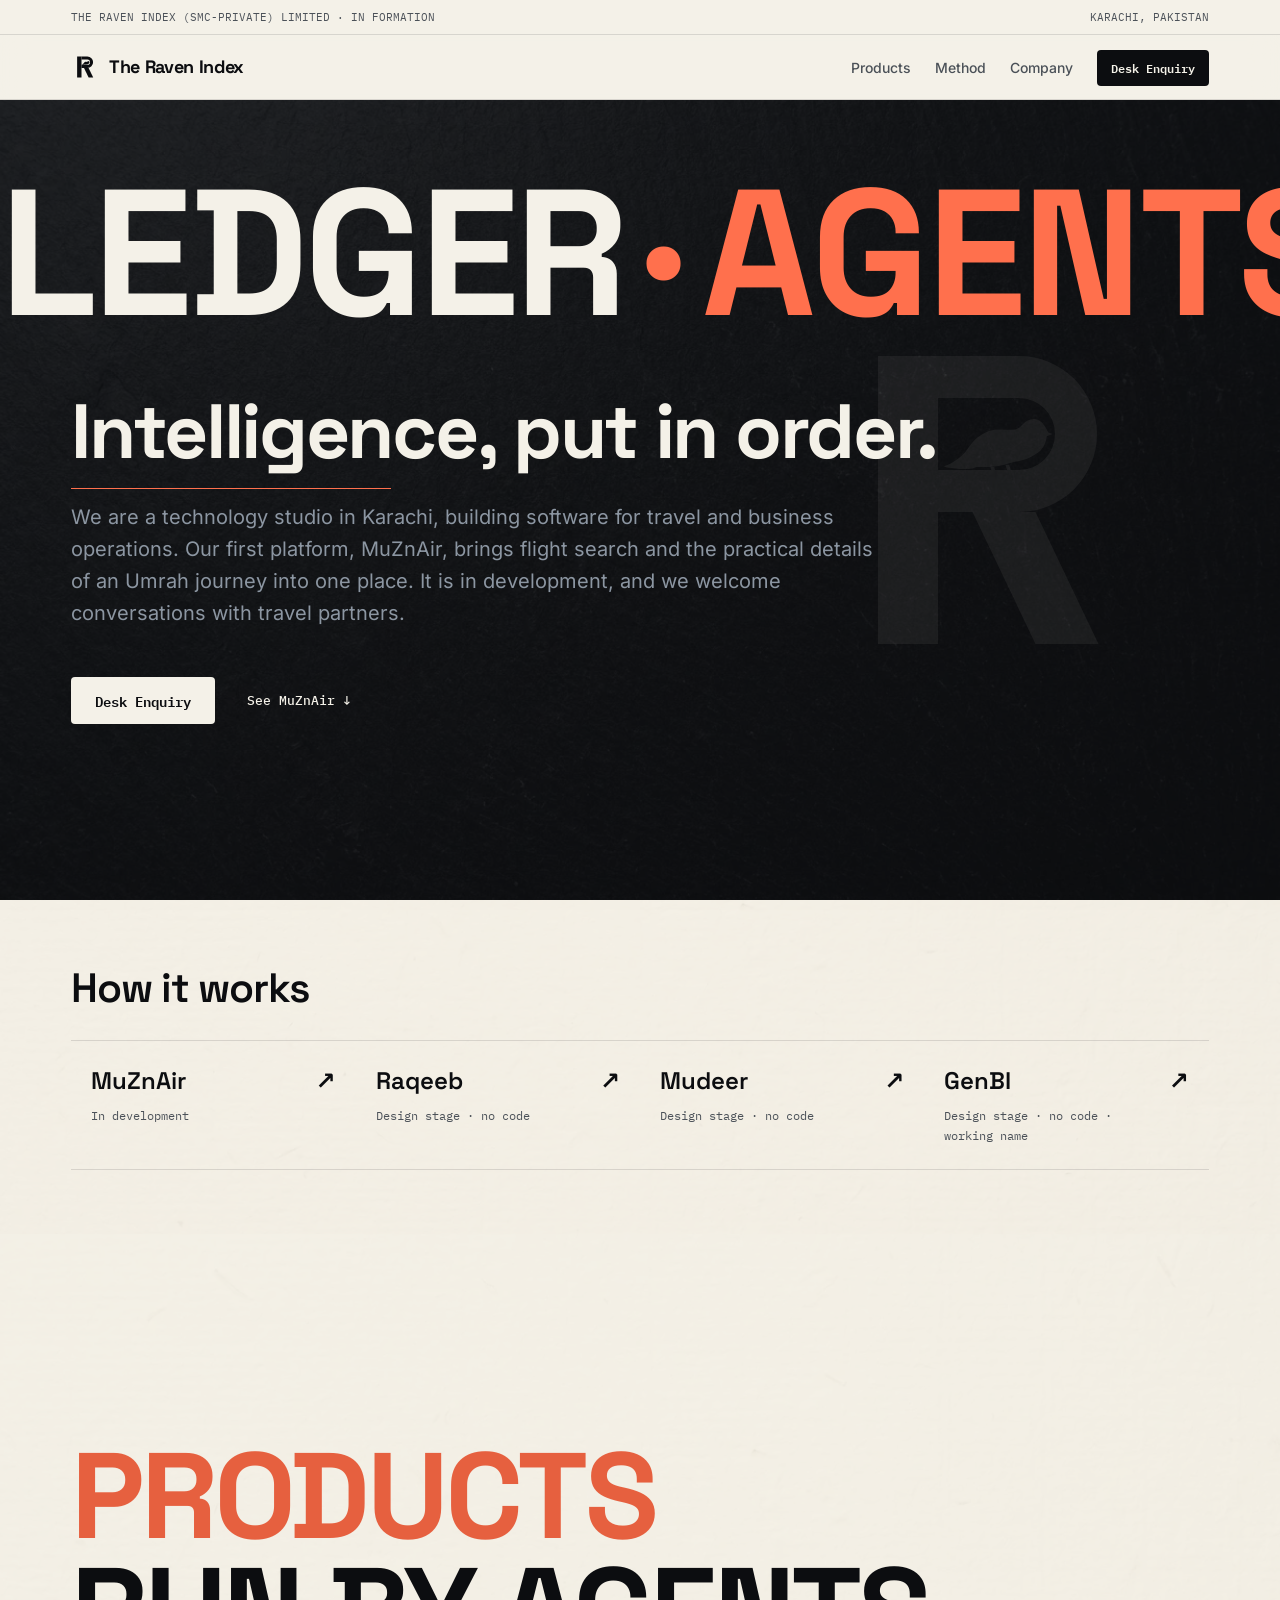
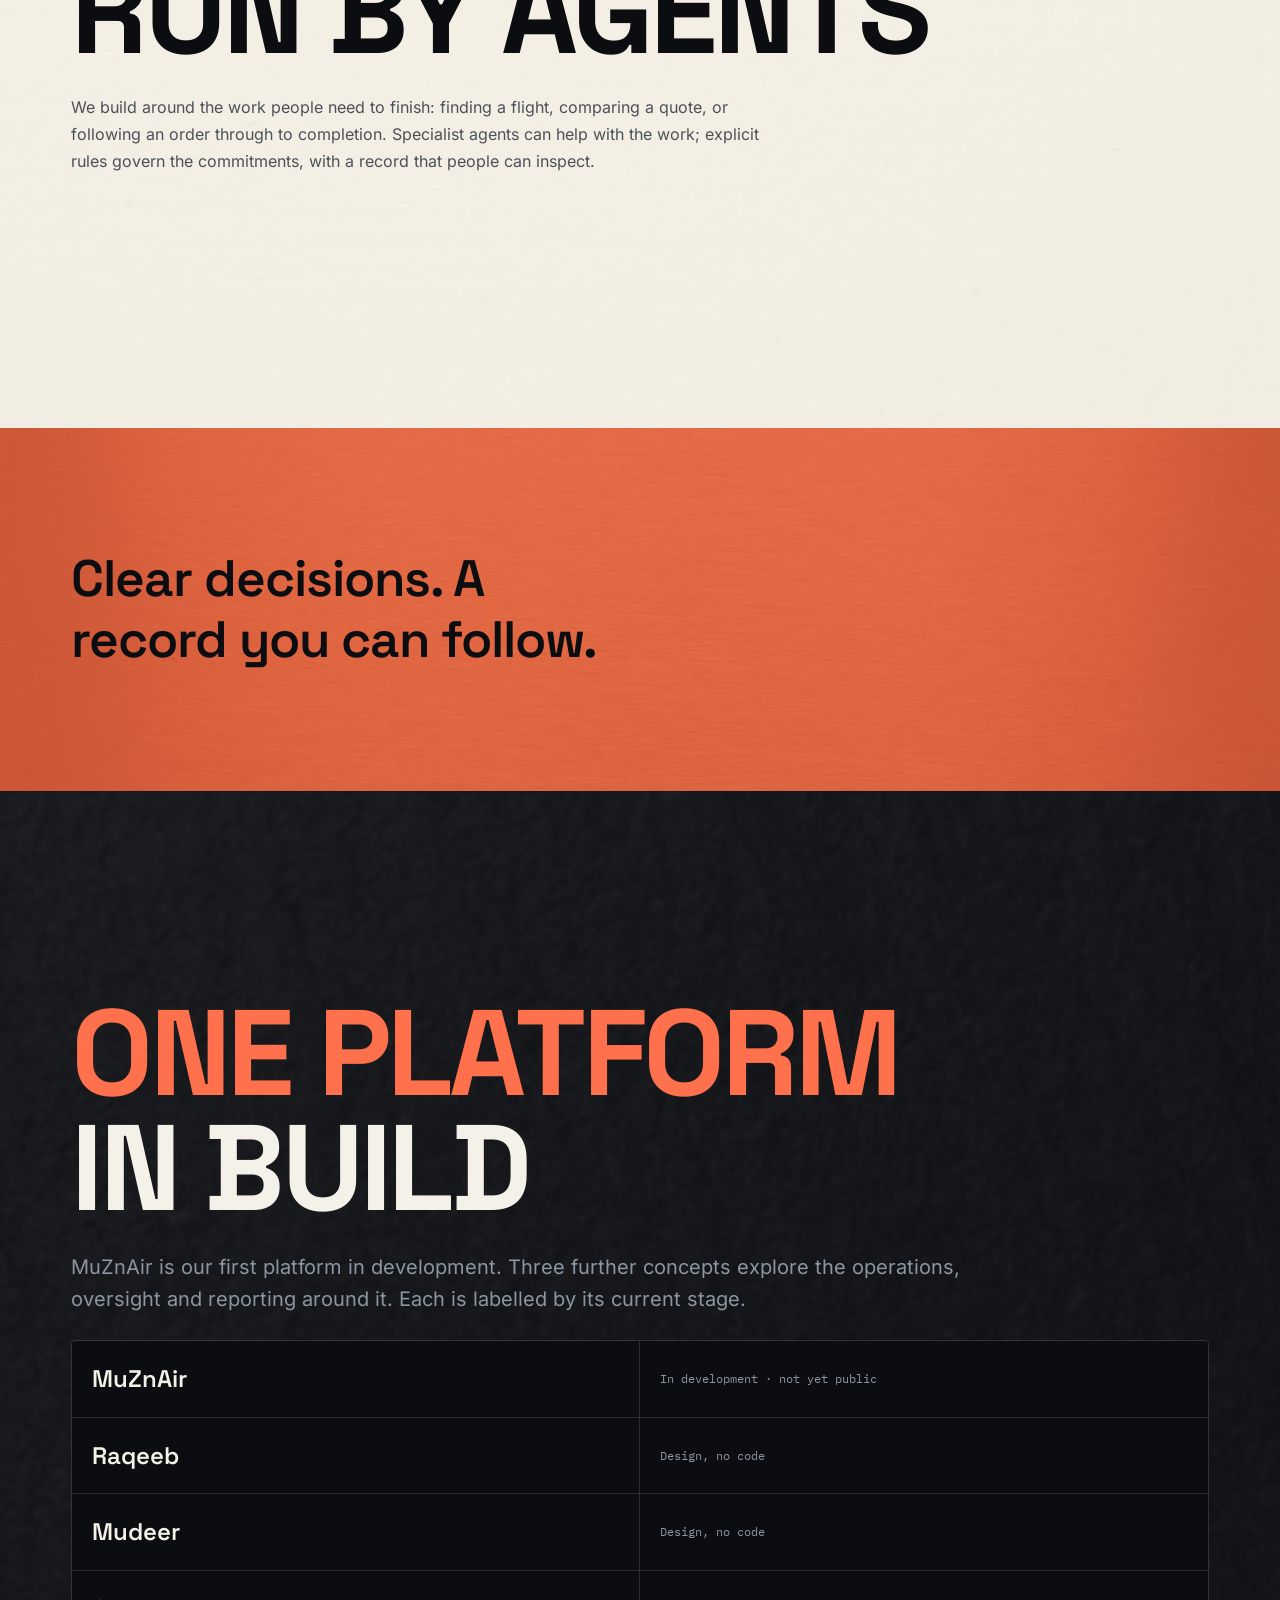
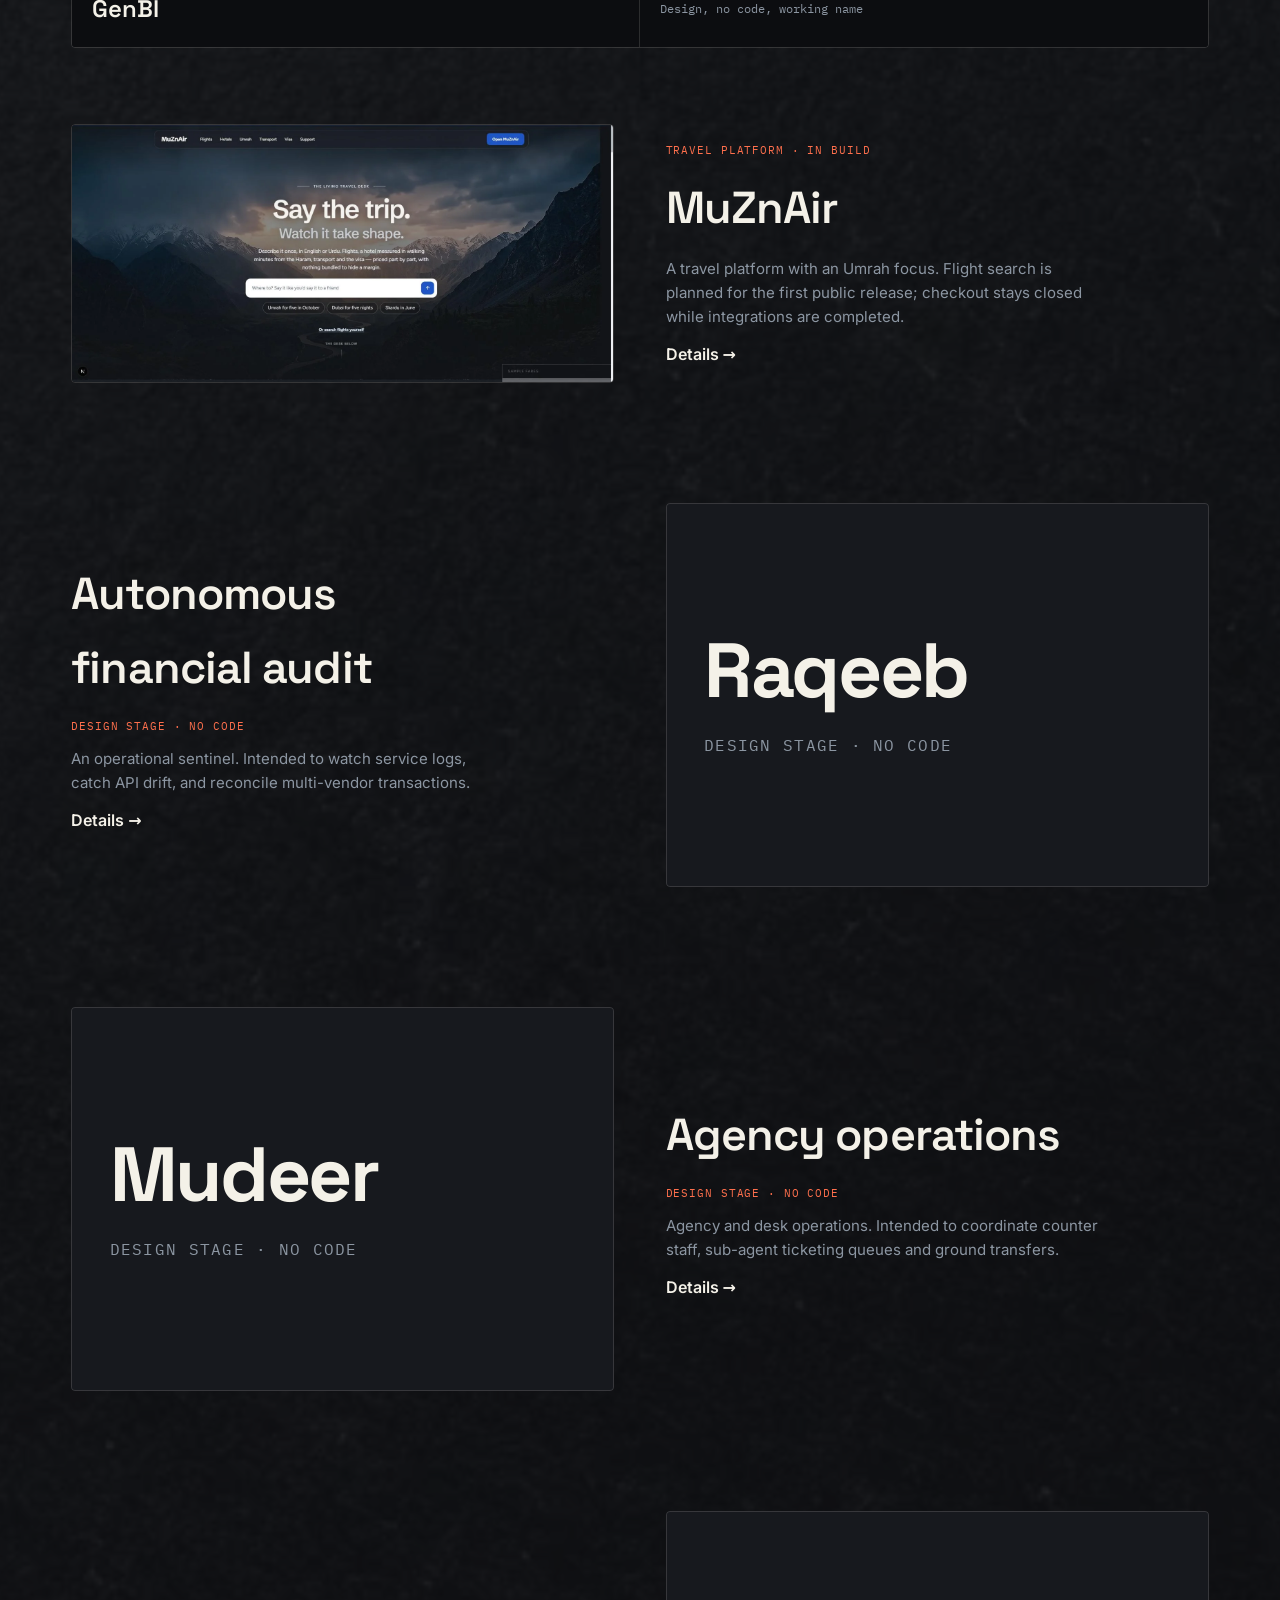
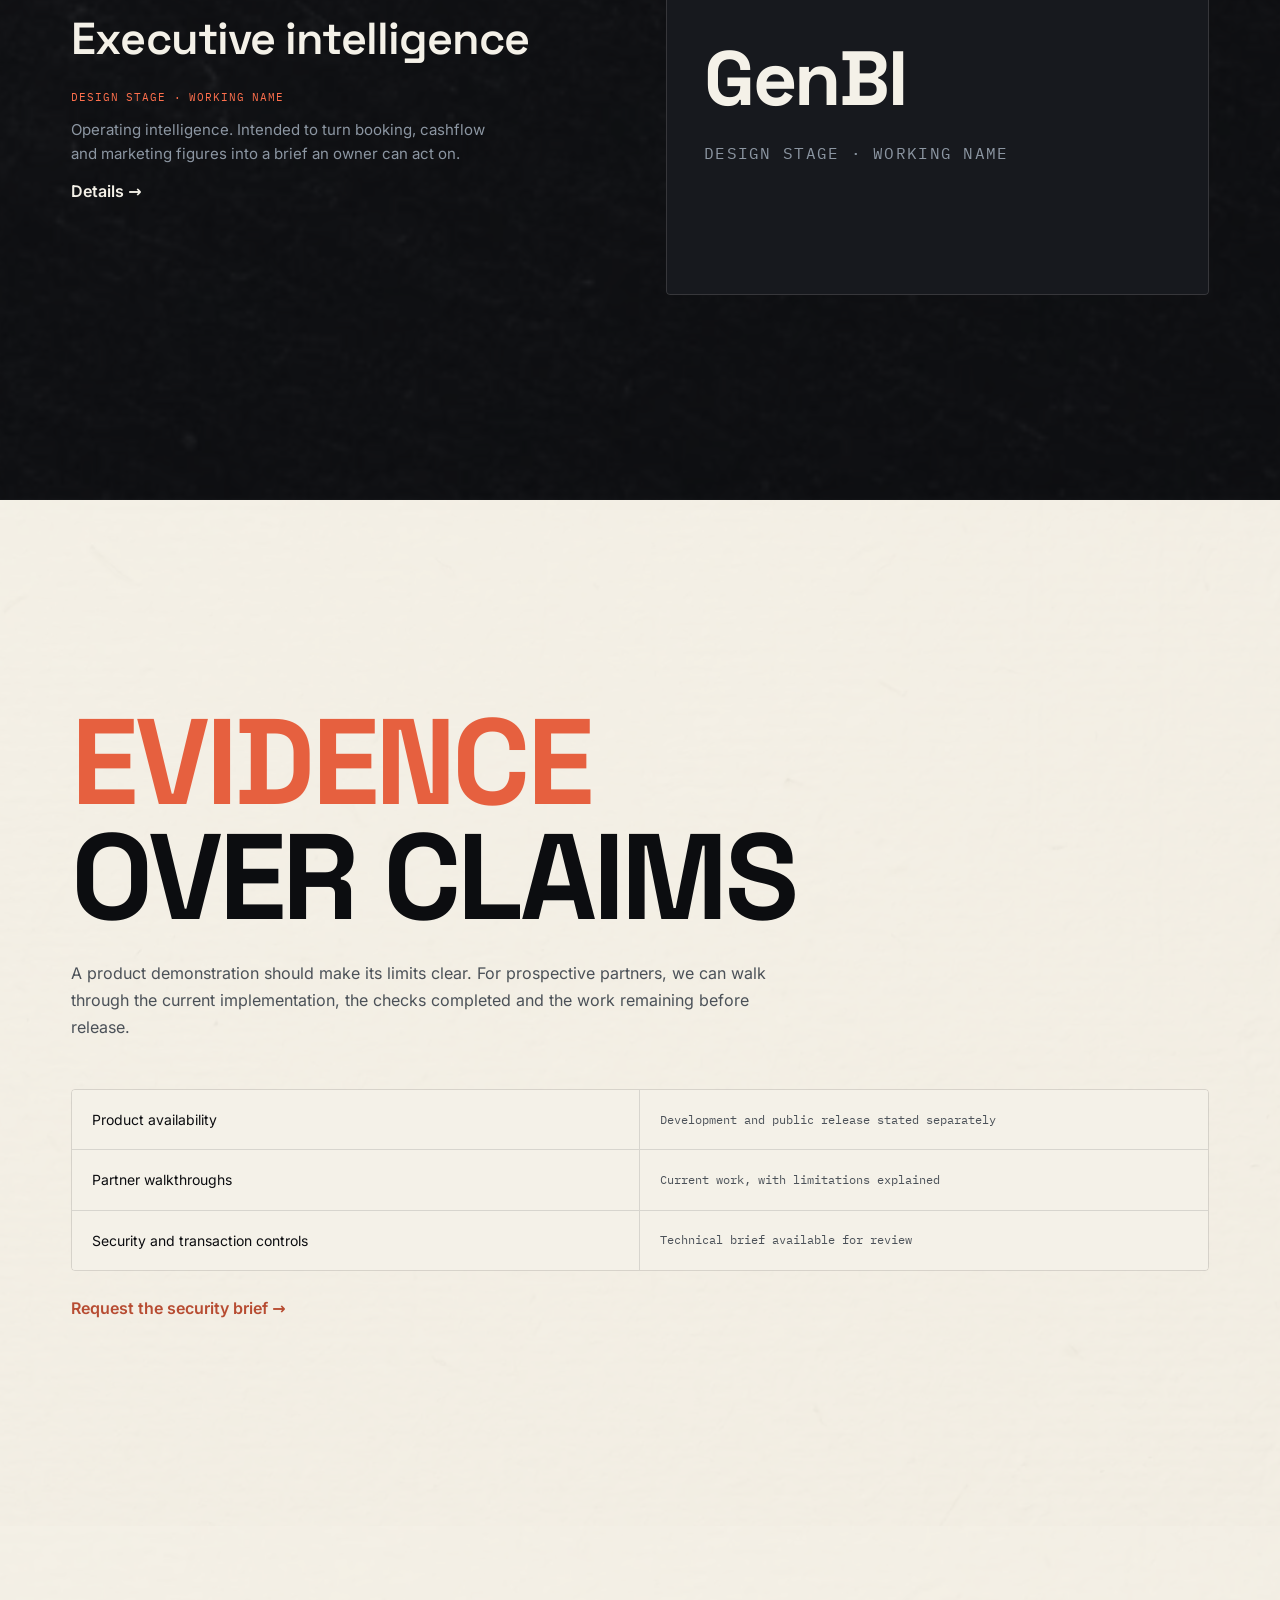
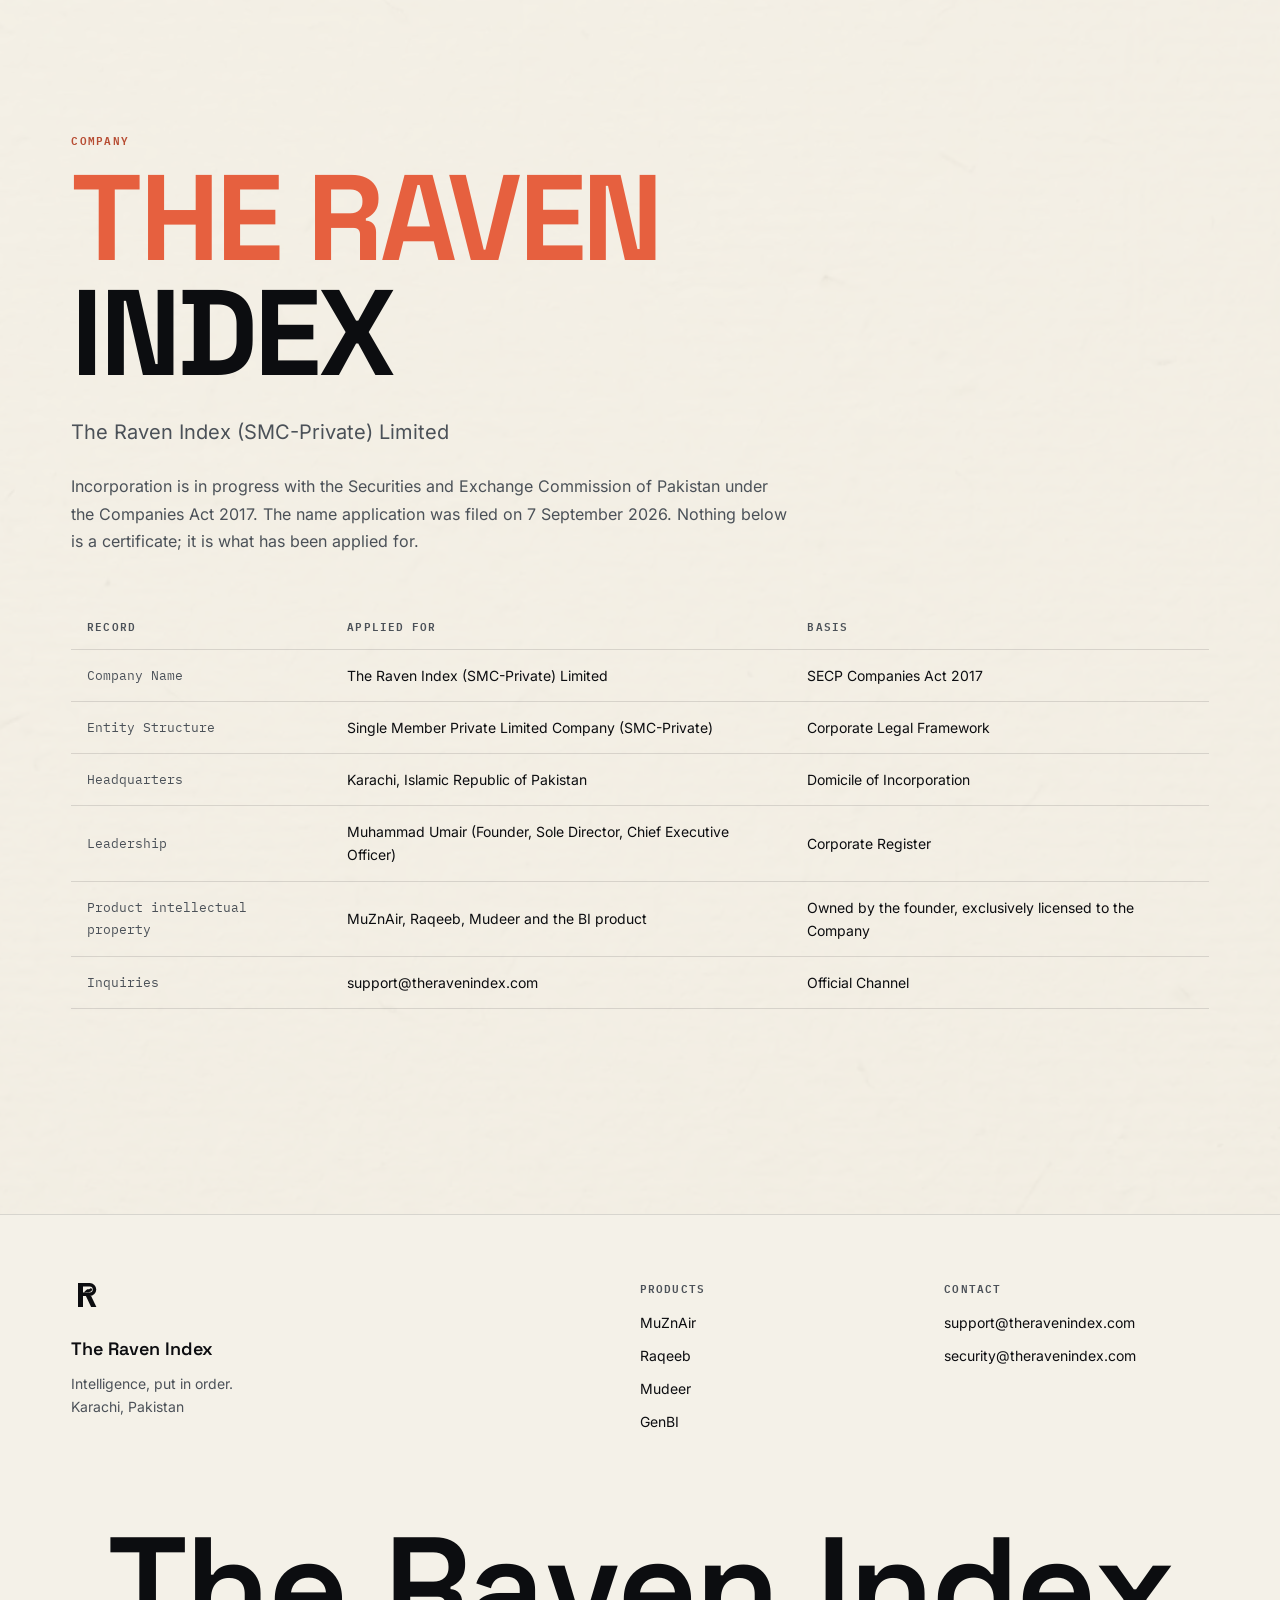
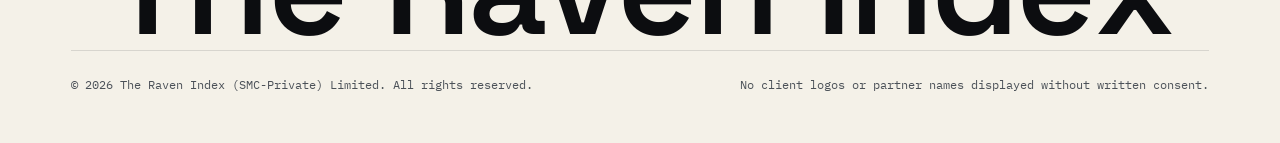
==== commit 3b126186: "Showcase: How it works sequences on the four product pages and a home strip Release tri-site-2026092" ====
--- a/index.html
+++ b/index.html
@@ -3,9 +3,9 @@
 <head>
   <meta charset="UTF-8">
   <meta name="viewport" content="width=device-width, initial-scale=1.0">
-  <title>The Raven Index — Intelligence, put in order</title>
+  <title>The Raven Index: Intelligence, put in order</title>
   <meta name="description" content="The Raven Index is a technology studio in Karachi, building software for travel and business operations. Explore MuZnAir, our travel platform in development, or request a walkthrough.">
-  <meta property="og:title" content="The Raven Index — Intelligence, put in order">
+  <meta property="og:title" content="The Raven Index: Intelligence, put in order">
   <meta property="og:image" content="https://theravenindex.com/assets/og-home.jpg">
   <meta property="og:image:width" content="1200">
   <meta property="og:image:height" content="630">
@@ -17,9 +17,9 @@
   <link rel="preload" href="assets/fonts/inter-var.woff2" as="font" type="font/woff2" crossorigin>
   <link rel="canonical" href="https://theravenindex.com/">
   <link rel="icon" type="image/svg+xml" href="assets/tri-favicon.svg">
-  <link rel="stylesheet" href="assets/tri.css?v=2026-09-16-launch">
+  <link rel="stylesheet" href="assets/tri.css?v=20260923">
   <style>
-    /* Home page only — the flagship plate and the bench list.
+    /* Home page only: the flagship plate and the bench list.
        Everything else comes from assets/tri.css. */
     .lead-product {
       margin-bottom: 0;
@@ -114,7 +114,7 @@
   </header>
 
   <main id="main">
-    <!-- 01 Hero — full-bleed ink ground, marquee above headline -->
+    <!-- 01 Hero: full-bleed ink ground, marquee above headline -->
     <section class="hero hero--full">
       <!-- Raven mark, quiet behind the type -->
       <svg class="hero-mark" aria-hidden="true" focusable="false" xmlns="http://www.w3.org/2000/svg" viewBox="0 0 512 512">
@@ -149,6 +149,18 @@
       </div>
     </section>
 
+    <section class="showcase" aria-labelledby="showcase-title">
+      <div class="wrap">
+        <h2 id="showcase-title" class="flow-title">How it works</h2>
+        <div class="showcase-links">
+          <a href="products/muznair.html#how-it-works"><span>MuZnAir</span><span class="showcase-stage">In development</span><span aria-hidden="true">↗</span></a>
+          <a href="products/raqeeb.html#how-it-works"><span>Raqeeb</span><span class="showcase-stage">Design stage · no code</span><span aria-hidden="true">↗</span></a>
+          <a href="products/mudeer.html#how-it-works"><span>Mudeer</span><span class="showcase-stage">Design stage · no code</span><span aria-hidden="true">↗</span></a>
+          <a href="products/genbi.html#how-it-works"><span>GenBI</span><span class="showcase-stage">Design stage · no code · working name</span><span aria-hidden="true">↗</span></a>
+        </div>
+      </div>
+    </section>
+
     <!-- Method: how the studio builds -->
     <!-- 01 Method -->
     <section id="method">
@@ -172,7 +184,7 @@
       </div>
     </div>
 
-    <!-- 02 Products — ink ground, work strip -->
+    <!-- 02 Products: ink ground, work strip -->
     <section id="products" class="ink-ground">
       <div class="wrap">
         <h2 class="section-display reveal">
@@ -184,7 +196,7 @@
           oversight and reporting around it. Each is labelled by its current stage.
         </p>
 
-        <!-- Product register — measured state, set in display type -->
+        <!-- Product register: measured state, set in display type -->
         <div class="product-register reveal">
           <div class="ledger">
             <div class="ledger-row">
@@ -206,7 +218,7 @@
           </div>
         </div>
 
-        <!-- Work strip — large alternating plates -->
+        <!-- Work strip: large alternating plates -->
         <div class="work-strip">
           <!-- MuZnAir: screenshot plate, left -->
           <article class="work-plate reveal">
@@ -391,14 +403,14 @@
           <p>Karachi, Pakistan</p>
         </div>
         <div class="footer-col">
-          <h5>Products</h5>
+          <h3>Products</h3>
           <a href="products/muznair.html">MuZnAir</a>
           <a href="products/raqeeb.html">Raqeeb</a>
           <a href="products/mudeer.html">Mudeer</a>
           <a href="products/genbi.html">GenBI</a>
         </div>
         <div class="footer-col">
-          <h5>Contact</h5>
+          <h3>Contact</h3>
           <a href="mailto:support@theravenindex.com">support@theravenindex.com</a>
           <a href="mailto:security@theravenindex.com">security@theravenindex.com</a>
         </div>
--- a/assets/tri.css
+++ b/assets/tri.css
@@ -52,6 +52,11 @@
 
 /* --- 1. Tokens ---------------------------------------------------------- */
 :root {
+  --print-paper: #FFFFFF;
+  --print-ink: #000000;
+  --print-steel: #333333;
+  --print-hairline: rgba(0, 0, 0, 0.3);
+  --to-top-shadow: 0 6px 20px rgba(0, 0, 0, 0.22);
   --ink: #0C0D10;
   --paper: #F4F1E8;
   --copper: #E6603F;
@@ -321,7 +326,7 @@
   margin-bottom: 16px;
   color: var(--ink);
 }
-.footer-col h5 {
+.footer-col h3 {
   font-family: var(--font-mono);
   font-size: 11px;
   font-weight: 600;
@@ -459,10 +464,7 @@
   from { opacity: 0; transform: translateY(26px); }
   to { opacity: 1; transform: translateY(0); }
 }
-.footer-wordmark-text span {
-  opacity: 0;
-  transform: translateY(26px);
-}
+.footer-wordmark-text span { opacity: 1; transform: none; }
 @supports (animation-timeline: view()) {
   .footer-wordmark-text span {
     animation: footer-letter-rise linear both;
@@ -1148,10 +1150,7 @@
 /* --- 5. Motion ---------------------------------------------------------- */
 
 /* Scroll reveals — CSS animation-timeline: view() with @supports fallback */
-.reveal {
-  opacity: 0;
-  transform: translateY(18px);
-}
+.reveal { opacity: 1; transform: none; }
 @supports (animation-timeline: view()) {
   .reveal {
     animation: reveal-in linear both;
@@ -1411,7 +1410,7 @@
   font-size: 18px;
   line-height: 1;
   border-radius: 50%;
-  box-shadow: 0 6px 20px rgba(0, 0, 0, 0.22);
+  box-shadow: var(--to-top-shadow);
 }
 .to-top:hover { background: var(--copper-ink); }
 @keyframes to-top-in { from { opacity: 0; } to { opacity: 1; } }
@@ -1428,26 +1427,141 @@
   .skip-link { transition: none; }
 }
 
-/* --- 9. Print ----------------------------------------------------------- */
+/* --- 9. Showcase -------------------------------------------------------- */
+/* Showcase diagrams. Text never disappears; only the decorative rail moves. */
+.flow-section { padding-block: clamp(64px, 8vw, 112px); scroll-margin-top: 80px; }
+.flow-title {
+  font-family: var(--font-display);
+  font-size: clamp(28px, 3.2vw, 46px);
+  font-weight: 600;
+  line-height: 1.18;
+  letter-spacing: -0.025em;
+  max-width: 30ch;
+  text-wrap: balance;
+  margin-bottom: 28px;
+}
+.client-flow-title { margin-top: 32px; }
+.flow { position: relative; }
+.flow-pause { accent-color: var(--copper); width: 18px; height: 18px; vertical-align: middle; }
+.flow-control {
+  display: inline-flex;
+  align-items: center;
+  min-height: 44px;
+  padding-left: 8px;
+  color: var(--steel-on-ink);
+  font: 12px var(--font-mono);
+  cursor: pointer;
+}
+.flow-pause:focus-visible { outline: 2px solid var(--paper-on-ink); outline-offset: 4px; }
+.flow-steps {
+  list-style: none;
+  display: grid;
+  grid-template-columns: repeat(var(--steps), minmax(0, 1fr));
+  margin-top: 20px;
+  border-bottom: 1px solid var(--hairline-on-ink);
+}
+.flow-step { min-width: 0; padding: 24px; border-left: 1px solid var(--hairline-on-ink); }
+.flow-step:last-child { border-right: 1px solid var(--hairline-on-ink); }
+.flow-mark {
+  display: flex;
+  align-items: center;
+  gap: 16px;
+  font: 13px var(--font-mono);
+  color: var(--steel-on-ink);
+  margin-bottom: 28px;
+}
+.flow-rail { display: block; flex: 1; height: 3px; background: var(--hairline-on-ink); }
+.flow-rail::after {
+  content: "";
+  display: block;
+  width: 100%;
+  height: 100%;
+  background: var(--copper);
+  transform-origin: left;
+}
+.flow-step p {
+  font-family: var(--font-display);
+  font-size: clamp(19px, 1.8vw, 25px);
+  line-height: 1.4;
+  color: var(--paper-on-ink);
+}
+@media (prefers-reduced-motion: no-preference) {
+  .flow-rail::after {
+    animation: flow-pass var(--cycle) linear infinite backwards;
+    animation-delay: calc(var(--step) * 3s);
+  }
+  .flow-pause:checked ~ .flow-steps .flow-rail::after { animation-play-state: paused; }
+}
+@keyframes flow-pass {
+  0% { transform: scaleX(0); }
+  24%, 75% { transform: scaleX(1); }
+  100% { transform: scaleX(0); }
+}
+.showcase { padding-block: clamp(40px, 5vw, 72px); }
+.showcase-links { display: grid; grid-template-columns: repeat(4, minmax(0, 1fr)); border-top: 1px solid var(--hairline); }
+.showcase-links a {
+  display: grid;
+  grid-template-columns: 1fr auto;
+  align-content: start;
+  gap: 10px;
+  min-width: 0;
+  padding: 24px 20px;
+  border-bottom: 1px solid var(--hairline);
+  color: var(--ink);
+  text-decoration: none;
+  font: 600 24px var(--font-display);
+}
+.showcase-links a:hover { background: var(--fog); }
+.showcase-stage { grid-row: 2; font: 12px/1.6 var(--font-mono); color: var(--steel); }
+.showcase-links a > :last-child { grid-column: 2; grid-row: 1; }
+@media (max-width: 860px) {
+  .showcase-links { grid-template-columns: repeat(2, minmax(0, 1fr)); }
+  .flow-steps { grid-template-columns: 1fr; }
+  .flow-step { display: grid; grid-template-columns: 52px 1fr; gap: 20px; padding: 24px 16px; border-right: 1px solid var(--hairline-on-ink); border-top: 1px solid var(--hairline-on-ink); }
+  .flow-mark { display: flex; flex-direction: column; gap: 12px; margin: 0; }
+  .flow-rail { width: 3px; min-height: 32px; }
+  .flow-rail::after { transform-origin: top; }
+  @keyframes flow-pass {
+    0% { transform: scaleY(0); }
+    24%, 75% { transform: scaleY(1); }
+    100% { transform: scaleY(0); }
+  }
+}
+@media (max-width: 480px) {
+  .showcase-links { grid-template-columns: 1fr; }
+  .showcase-links a { padding-inline: 0; }
+  .section-display-line { font-size: clamp(38px, 10.8vw, 52px); }
+}
+/* End states override all earlier animation declarations, including the marquee. */
+@media (prefers-reduced-motion: reduce) {
+  html { scroll-behavior: auto; }
+  *, *::before, *::after { animation: none !important; transition: none !important; }
+  .flow-pause, .flow-control { display: none; }
+  .flow-rail::after { transform: none; }
+}
+
+/* --- 10. Print ---------------------------------------------------------- */
 /* This site gets printed and saved as PDF by lawyers, partners and clients.
    Ink grounds and textures waste a cartridge and make the type unreadable on
    paper, so print gets black on white, no chrome, and link destinations
    spelled out because a printed page cannot be clicked. */
 @media print {
+  *, *::before, *::after { animation: none !important; }
+  .flow-pause, .flow-control { display: none; }
   :root {
-    --paper: #FFFFFF;
-    --surface: #FFFFFF;
-    --ink: #000000;
-    --support: #333333;
-    --ink-ground: #FFFFFF;
-    --paper-on-ink: #000000;
-    --steel: #333333;
-    --steel-on-ink: #333333;
-    --copper: #000000;
-    --copper-ink: #000000;
-    --copper-on-ink: #000000;
-    --hairline: rgba(0, 0, 0, 0.3);
-    --hairline-on-ink: rgba(0, 0, 0, 0.3);
+    --paper: var(--print-paper);
+    --surface: var(--print-paper);
+    --ink: var(--print-ink);
+    --support: var(--print-steel);
+    --ink-ground: var(--print-paper);
+    --paper-on-ink: var(--print-ink);
+    --steel: var(--print-steel);
+    --steel-on-ink: var(--print-steel);
+    --copper: var(--print-ink);
+    --copper-ink: var(--print-ink);
+    --copper-on-ink: var(--print-ink);
+    --hairline: var(--print-hairline);
+    --hairline-on-ink: var(--print-hairline);
   }
   .util-bar,
   header,
@@ -1458,14 +1572,14 @@
   .skip-link,
   .footer-wordmark,
   .hero-actions { display: none !important; }
-  body { background: #FFFFFF !important; color: #000000 !important; font-size: 11pt; }
-  section, .hero { padding-block: 18pt !important; background: #FFFFFF !important; }
+  body { background: var(--print-paper) !important; color: var(--print-ink) !important; font-size: 11pt; }
+  section, .hero { padding-block: 18pt !important; background: var(--print-paper) !important; }
   section::before, .hero::before { display: none !important; }
   .wrap { max-width: 100% !important; padding-inline: 0 !important; }
   h1 { font-size: 24pt; }
   .section-display-line { font-size: 17pt; }
   h2 { font-size: 15pt; }
-  a { color: #000000; text-decoration: underline; }
+  a { color: var(--print-ink); text-decoration: underline; }
   main a[href^="http"]::after,
   main a[href^="mailto"]::after {
     content: " (" attr(href) ")";
